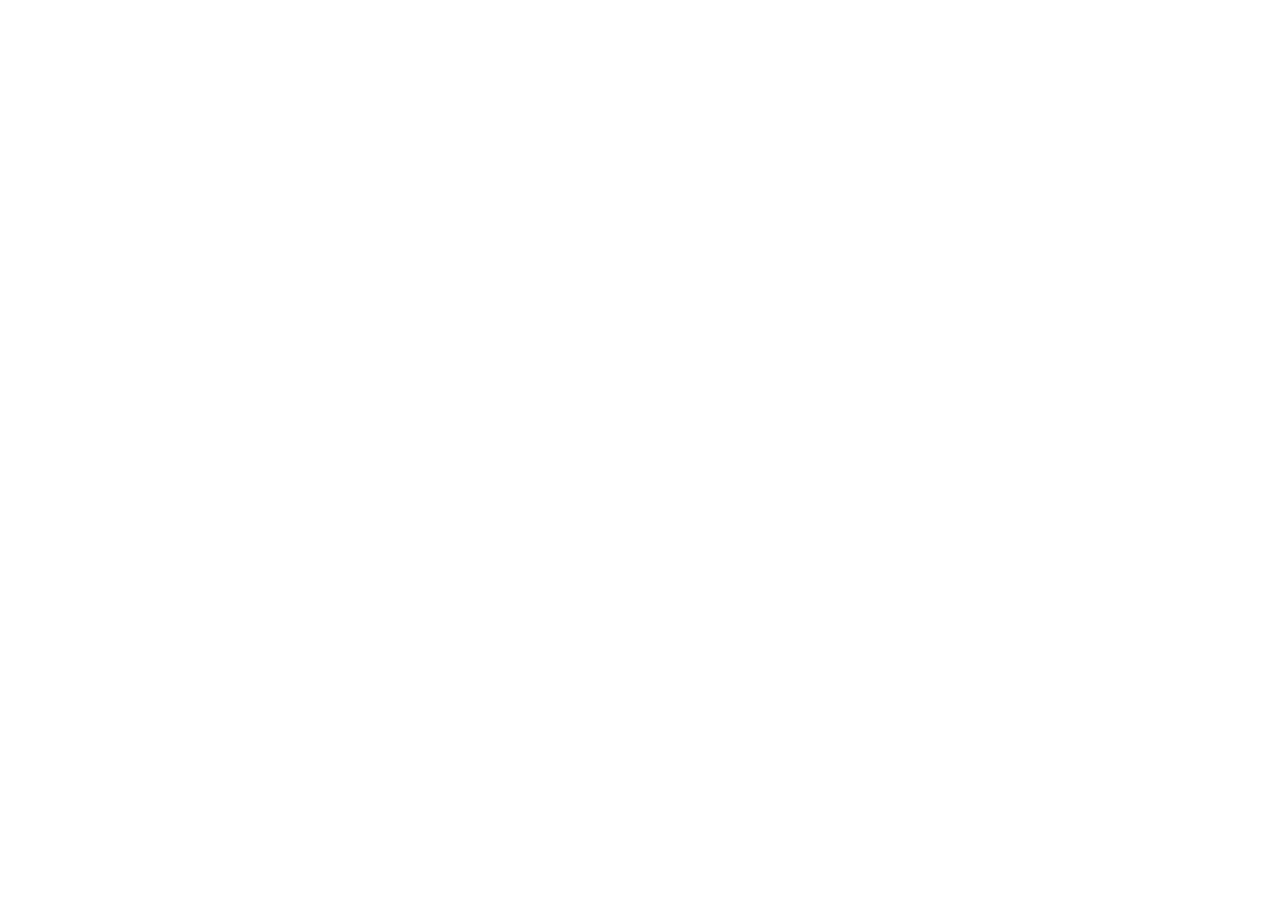
==== docs/docs.html @ 1c18a6c2 "feat: versão inicial do HidroControl" ====
<!DOCTYPE html>
<html lang="pt-BR">
<head>
  <meta charset="UTF-8">
  <meta name="viewport" content="width=device-width, initial-scale=1">
  <title>HidroControl: documentação da API</title>
  <link rel="stylesheet" href="https://cdn.jsdelivr.net/npm/swagger-ui-dist@5.17.14/swagger-ui.css">
</head>
<body>
  <div id="swagger-ui"></div>

  <script src="https://cdn.jsdelivr.net/npm/swagger-ui-dist@5.17.14/swagger-ui-bundle.js"></script>
  <script>
    window.addEventListener('load', function () {
      SwaggerUIBundle({
        url: 'openapi.yaml',
        dom_id: '#swagger-ui',
        docExpansion: 'list',
        tryItOutEnabled: true,
        persistAuthorization: true
      });
    });
  </script>
</body>
</html>
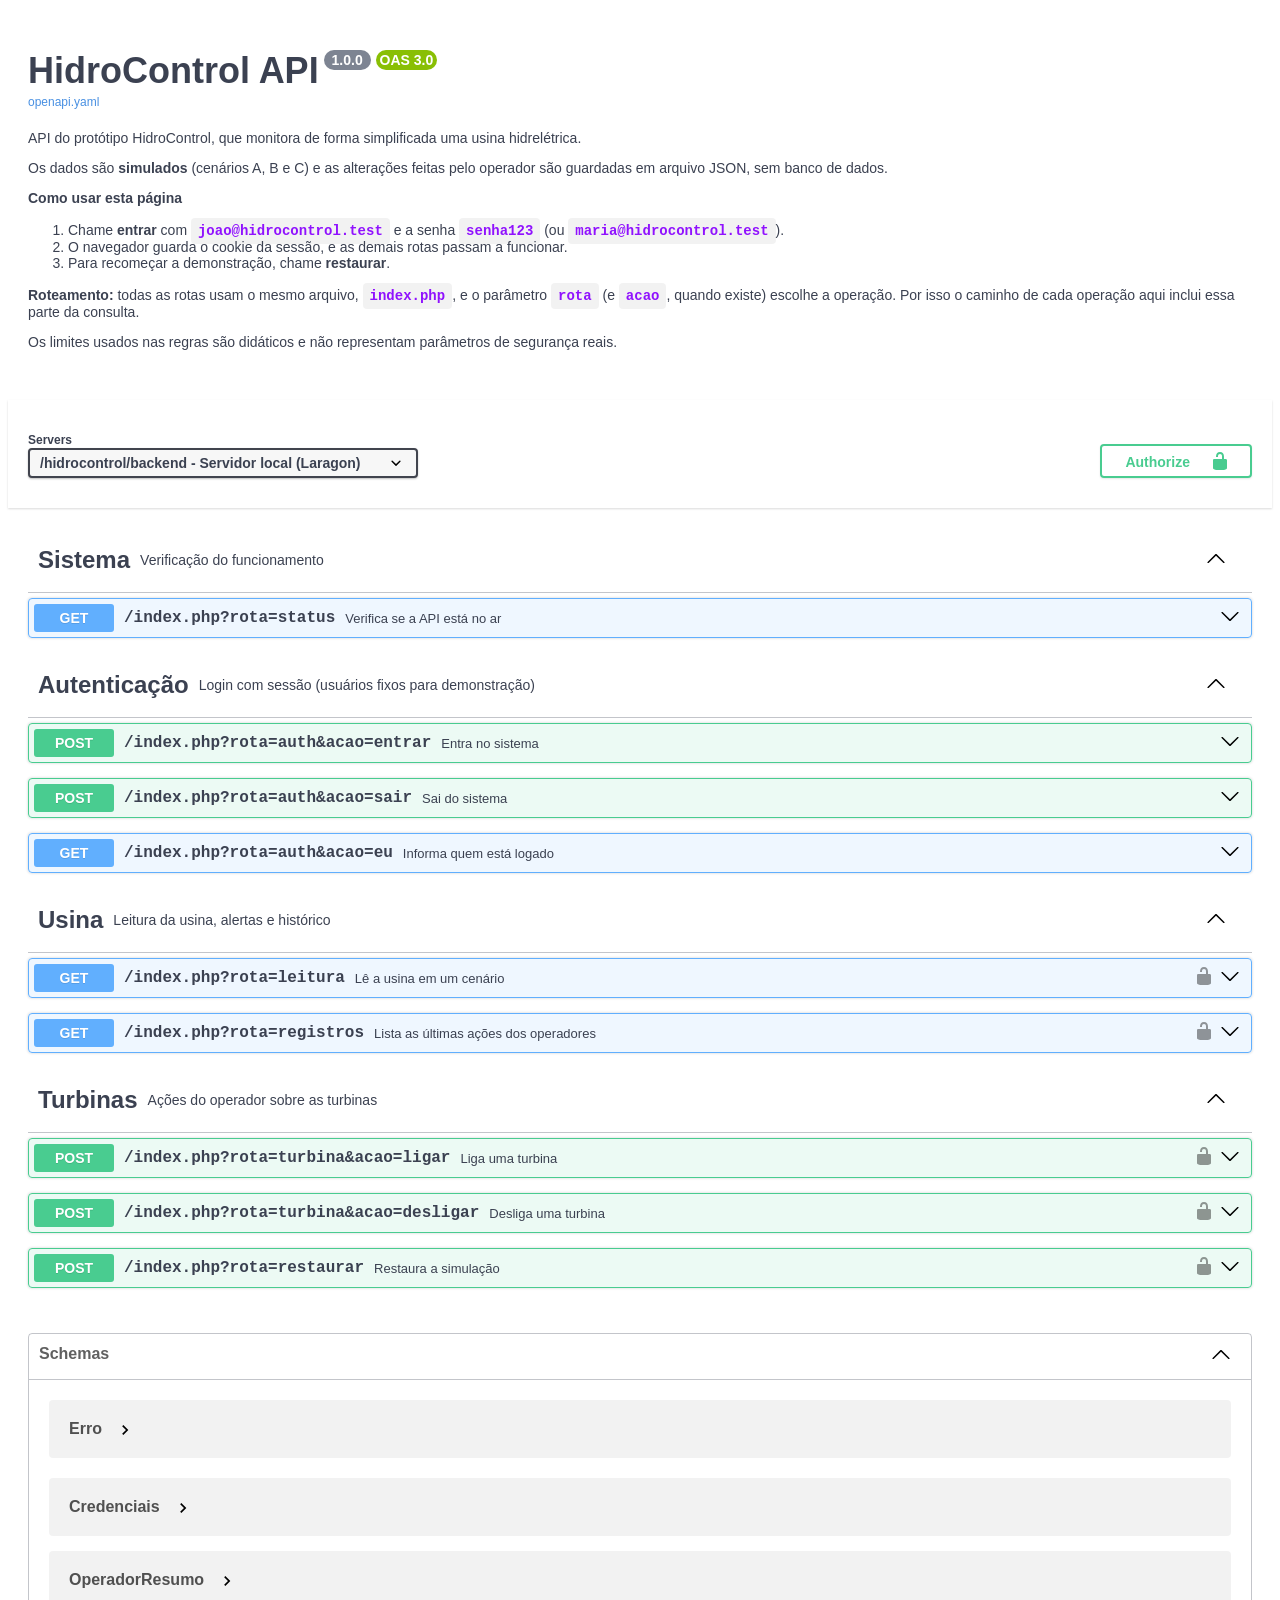
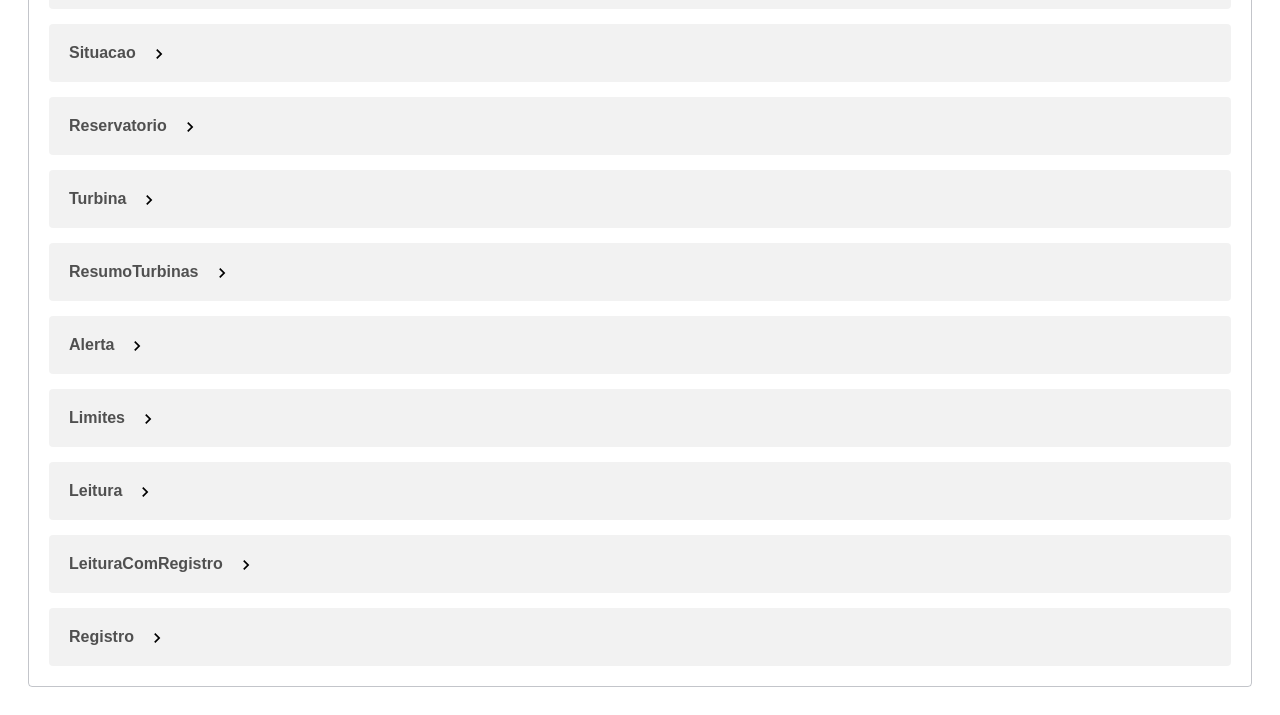
==== commit 4cadbd33: "Swagger UI local: documentação funciona sem internet" ====
--- a/docs/docs.html
+++ b/docs/docs.html
@@ -4,12 +4,12 @@
   <meta charset="UTF-8">
   <meta name="viewport" content="width=device-width, initial-scale=1">
   <title>HidroControl: documentação da API</title>
-  <link rel="stylesheet" href="https://cdn.jsdelivr.net/npm/swagger-ui-dist@5.17.14/swagger-ui.css">
+  <link rel="stylesheet" href="swagger-ui.css">
 </head>
 <body>
   <div id="swagger-ui"></div>
 
-  <script src="https://cdn.jsdelivr.net/npm/swagger-ui-dist@5.17.14/swagger-ui-bundle.js"></script>
+  <script src="swagger-ui-bundle.js"></script>
   <script>
     window.addEventListener('load', function () {
       SwaggerUIBundle({
--- a/docs/swagger-ui.css
+++ b/docs/swagger-ui.css
@@ -0,0 +1,3 @@
+.swagger-ui{color:#3b4151;font-family:sans-serif/*! normalize.css v7.0.0 | MIT License | github.com/necolas/normalize.css */}.swagger-ui html{line-height:1.15;-ms-text-size-adjust:100%;-webkit-text-size-adjust:100%}.swagger-ui body{margin:0}.swagger-ui article,.swagger-ui aside,.swagger-ui footer,.swagger-ui header,.swagger-ui nav,.swagger-ui section{display:block}.swagger-ui h1{font-size:2em;margin:.67em 0}.swagger-ui figcaption,.swagger-ui figure,.swagger-ui main{display:block}.swagger-ui figure{margin:1em 40px}.swagger-ui hr{box-sizing:content-box;height:0;overflow:visible}.swagger-ui pre{font-family:monospace,monospace;font-size:1em}.swagger-ui a{background-color:transparent;-webkit-text-decoration-skip:objects}.swagger-ui abbr[title]{border-bottom:none;text-decoration:underline;-webkit-text-decoration:underline dotted;text-decoration:underline dotted}.swagger-ui b,.swagger-ui strong{font-weight:inherit;font-weight:bolder}.swagger-ui code,.swagger-ui kbd,.swagger-ui samp{font-family:monospace,monospace;font-size:1em}.swagger-ui dfn{font-style:italic}.swagger-ui mark{background-color:#ff0;color:#000}.swagger-ui small{font-size:80%}.swagger-ui sub,.swagger-ui sup{font-size:75%;line-height:0;position:relative;vertical-align:baseline}.swagger-ui sub{bottom:-.25em}.swagger-ui sup{top:-.5em}.swagger-ui audio,.swagger-ui video{display:inline-block}.swagger-ui audio:not([controls]){display:none;height:0}.swagger-ui img{border-style:none}.swagger-ui svg:not(:root){overflow:hidden}.swagger-ui button,.swagger-ui input,.swagger-ui optgroup,.swagger-ui select,.swagger-ui textarea{font-family:sans-serif;font-size:100%;line-height:1.15;margin:0}.swagger-ui button,.swagger-ui input{overflow:visible}.swagger-ui button,.swagger-ui select{text-transform:none}.swagger-ui [type=reset],.swagger-ui [type=submit],.swagger-ui button,.swagger-ui html [type=button]{-webkit-appearance:button}.swagger-ui [type=button]::-moz-focus-inner,.swagger-ui [type=reset]::-moz-focus-inner,.swagger-ui [type=submit]::-moz-focus-inner,.swagger-ui button::-moz-focus-inner{border-style:none;padding:0}.swagger-ui [type=button]:-moz-focusring,.swagger-ui [type=reset]:-moz-focusring,.swagger-ui [type=submit]:-moz-focusring,.swagger-ui button:-moz-focusring{outline:1px dotted ButtonText}.swagger-ui fieldset{padding:.35em .75em .625em}.swagger-ui legend{box-sizing:border-box;color:inherit;display:table;max-width:100%;padding:0;white-space:normal}.swagger-ui progress{display:inline-block;vertical-align:baseline}.swagger-ui textarea{overflow:auto}.swagger-ui [type=checkbox],.swagger-ui [type=radio]{box-sizing:border-box;padding:0}.swagger-ui [type=number]::-webkit-inner-spin-button,.swagger-ui [type=number]::-webkit-outer-spin-button{height:auto}.swagger-ui [type=search]{-webkit-appearance:textfield;outline-offset:-2px}.swagger-ui [type=search]::-webkit-search-cancel-button,.swagger-ui [type=search]::-webkit-search-decoration{-webkit-appearance:none}.swagger-ui ::-webkit-file-upload-button{-webkit-appearance:button;font:inherit}.swagger-ui details,.swagger-ui menu{display:block}.swagger-ui summary{display:list-item}.swagger-ui canvas{display:inline-block}.swagger-ui [hidden],.swagger-ui template{display:none}.swagger-ui .debug *{outline:1px solid gold}.swagger-ui .debug-white *{outline:1px solid #fff}.swagger-ui .debug-black *{outline:1px solid #000}.swagger-ui .debug-grid{background:transparent url([data-uri]) repeat 0 0}.swagger-ui .debug-grid-16{background:transparent url([data-uri]) repeat 0 0}.swagger-ui .debug-grid-8-solid{background:#fff url([data-uri]) repeat 0 0}.swagger-ui .debug-grid-16-solid{background:#fff url([data-uri]) repeat 0 0}.swagger-ui .border-box,.swagger-ui a,.swagger-ui article,.swagger-ui body,.swagger-ui code,.swagger-ui dd,.swagger-ui div,.swagger-ui dl,.swagger-ui dt,.swagger-ui fieldset,.swagger-ui footer,.swagger-ui form,.swagger-ui h1,.swagger-ui h2,.swagger-ui h3,.swagger-ui h4,.swagger-ui h5,.swagger-ui h6,.swagger-ui header,.swagger-ui html,.swagger-ui input[type=email],.swagger-ui input[type=number],.swagger-ui input[type=password],.swagger-ui input[type=tel],.swagger-ui input[type=text],.swagger-ui input[type=url],.swagger-ui legend,.swagger-ui li,.swagger-ui main,.swagger-ui ol,.swagger-ui p,.swagger-ui pre,.swagger-ui section,.swagger-ui table,.swagger-ui td,.swagger-ui textarea,.swagger-ui th,.swagger-ui tr,.swagger-ui ul{box-sizing:border-box}.swagger-ui .aspect-ratio{height:0;position:relative}.swagger-ui .aspect-ratio--16x9{padding-bottom:56.25%}.swagger-ui .aspect-ratio--9x16{padding-bottom:177.77%}.swagger-ui .aspect-ratio--4x3{padding-bottom:75%}.swagger-ui .aspect-ratio--3x4{padding-bottom:133.33%}.swagger-ui .aspect-ratio--6x4{padding-bottom:66.6%}.swagger-ui .aspect-ratio--4x6{padding-bottom:150%}.swagger-ui .aspect-ratio--8x5{padding-bottom:62.5%}.swagger-ui .aspect-ratio--5x8{padding-bottom:160%}.swagger-ui .aspect-ratio--7x5{padding-bottom:71.42%}.swagger-ui .aspect-ratio--5x7{padding-bottom:140%}.swagger-ui .aspect-ratio--1x1{padding-bottom:100%}.swagger-ui .aspect-ratio--object{bottom:0;height:100%;left:0;position:absolute;right:0;top:0;width:100%;z-index:100}@media screen and (min-width:30em){.swagger-ui .aspect-ratio-ns{height:0;position:relative}.swagger-ui .aspect-ratio--16x9-ns{padding-bottom:56.25%}.swagger-ui .aspect-ratio--9x16-ns{padding-bottom:177.77%}.swagger-ui .aspect-ratio--4x3-ns{padding-bottom:75%}.swagger-ui .aspect-ratio--3x4-ns{padding-bottom:133.33%}.swagger-ui .aspect-ratio--6x4-ns{padding-bottom:66.6%}.swagger-ui .aspect-ratio--4x6-ns{padding-bottom:150%}.swagger-ui .aspect-ratio--8x5-ns{padding-bottom:62.5%}.swagger-ui .aspect-ratio--5x8-ns{padding-bottom:160%}.swagger-ui .aspect-ratio--7x5-ns{padding-bottom:71.42%}.swagger-ui .aspect-ratio--5x7-ns{padding-bottom:140%}.swagger-ui .aspect-ratio--1x1-ns{padding-bottom:100%}.swagger-ui .aspect-ratio--object-ns{bottom:0;height:100%;left:0;position:absolute;right:0;top:0;width:100%;z-index:100}}@media screen and (min-width:30em)and (max-width:60em){.swagger-ui .aspect-ratio-m{height:0;position:relative}.swagger-ui .aspect-ratio--16x9-m{padding-bottom:56.25%}.swagger-ui .aspect-ratio--9x16-m{padding-bottom:177.77%}.swagger-ui .aspect-ratio--4x3-m{padding-bottom:75%}.swagger-ui .aspect-ratio--3x4-m{padding-bottom:133.33%}.swagger-ui .aspect-ratio--6x4-m{padding-bottom:66.6%}.swagger-ui .aspect-ratio--4x6-m{padding-bottom:150%}.swagger-ui .aspect-ratio--8x5-m{padding-bottom:62.5%}.swagger-ui .aspect-ratio--5x8-m{padding-bottom:160%}.swagger-ui .aspect-ratio--7x5-m{padding-bottom:71.42%}.swagger-ui .aspect-ratio--5x7-m{padding-bottom:140%}.swagger-ui .aspect-ratio--1x1-m{padding-bottom:100%}.swagger-ui .aspect-ratio--object-m{bottom:0;height:100%;left:0;position:absolute;right:0;top:0;width:100%;z-index:100}}@media screen and (min-width:60em){.swagger-ui .aspect-ratio-l{height:0;position:relative}.swagger-ui .aspect-ratio--16x9-l{padding-bottom:56.25%}.swagger-ui .aspect-ratio--9x16-l{padding-bottom:177.77%}.swagger-ui .aspect-ratio--4x3-l{padding-bottom:75%}.swagger-ui .aspect-ratio--3x4-l{padding-bottom:133.33%}.swagger-ui .aspect-ratio--6x4-l{padding-bottom:66.6%}.swagger-ui .aspect-ratio--4x6-l{padding-bottom:150%}.swagger-ui .aspect-ratio--8x5-l{padding-bottom:62.5%}.swagger-ui .aspect-ratio--5x8-l{padding-bottom:160%}.swagger-ui .aspect-ratio--7x5-l{padding-bottom:71.42%}.swagger-ui .aspect-ratio--5x7-l{padding-bottom:140%}.swagger-ui .aspect-ratio--1x1-l{padding-bottom:100%}.swagger-ui .aspect-ratio--object-l{bottom:0;height:100%;left:0;position:absolute;right:0;top:0;width:100%;z-index:100}}.swagger-ui img{max-width:100%}.swagger-ui .cover{background-size:cover!important}.swagger-ui .contain{background-size:contain!important}@media screen and (min-width:30em){.swagger-ui .cover-ns{background-size:cover!important}.swagger-ui .contain-ns{background-size:contain!important}}@media screen and (min-width:30em)and (max-width:60em){.swagger-ui .cover-m{background-size:cover!important}.swagger-ui .contain-m{background-size:contain!important}}@media screen and (min-width:60em){.swagger-ui .cover-l{background-size:cover!important}.swagger-ui .contain-l{background-size:contain!important}}.swagger-ui .bg-center{background-position:50%;background-repeat:no-repeat}.swagger-ui .bg-top{background-position:top;background-repeat:no-repeat}.swagger-ui .bg-right{background-position:100%;background-repeat:no-repeat}.swagger-ui .bg-bottom{background-position:bottom;background-repeat:no-repeat}.swagger-ui .bg-left{background-position:0;background-repeat:no-repeat}@media screen and (min-width:30em){.swagger-ui .bg-center-ns{background-position:50%;background-repeat:no-repeat}.swagger-ui .bg-top-ns{background-position:top;background-repeat:no-repeat}.swagger-ui .bg-right-ns{background-position:100%;background-repeat:no-repeat}.swagger-ui .bg-bottom-ns{background-position:bottom;background-repeat:no-repeat}.swagger-ui .bg-left-ns{background-position:0;background-repeat:no-repeat}}@media screen and (min-width:30em)and (max-width:60em){.swagger-ui .bg-center-m{background-position:50%;background-repeat:no-repeat}.swagger-ui .bg-top-m{background-position:top;background-repeat:no-repeat}.swagger-ui .bg-right-m{background-position:100%;background-repeat:no-repeat}.swagger-ui .bg-bottom-m{background-position:bottom;background-repeat:no-repeat}.swagger-ui .bg-left-m{background-position:0;background-repeat:no-repeat}}@media screen and (min-width:60em){.swagger-ui .bg-center-l{background-position:50%;background-repeat:no-repeat}.swagger-ui .bg-top-l{background-position:top;background-repeat:no-repeat}.swagger-ui .bg-right-l{background-position:100%;background-repeat:no-repeat}.swagger-ui .bg-bottom-l{background-position:bottom;background-repeat:no-repeat}.swagger-ui .bg-left-l{background-position:0;background-repeat:no-repeat}}.swagger-ui .outline{outline:1px solid}.swagger-ui .outline-transparent{outline:1px solid transparent}.swagger-ui .outline-0{outline:0}@media screen and (min-width:30em){.swagger-ui .outline-ns{outline:1px solid}.swagger-ui .outline-transparent-ns{outline:1px solid transparent}.swagger-ui .outline-0-ns{outline:0}}@media screen and (min-width:30em)and (max-width:60em){.swagger-ui .outline-m{outline:1px solid}.swagger-ui .outline-transparent-m{outline:1px solid transparent}.swagger-ui .outline-0-m{outline:0}}@media screen and (min-width:60em){.swagger-ui .outline-l{outline:1px solid}.swagger-ui .outline-transparent-l{outline:1px solid transparent}.swagger-ui .outline-0-l{outline:0}}.swagger-ui .ba{border-style:solid;border-width:1px}.swagger-ui .bt{border-top-style:solid;border-top-width:1px}.swagger-ui .br{border-right-style:solid;border-right-width:1px}.swagger-ui .bb{border-bottom-style:solid;border-bottom-width:1px}.swagger-ui .bl{border-left-style:solid;border-left-width:1px}.swagger-ui .bn{border-style:none;border-width:0}@media screen and (min-width:30em){.swagger-ui .ba-ns{border-style:solid;border-width:1px}.swagger-ui .bt-ns{border-top-style:solid;border-top-width:1px}.swagger-ui .br-ns{border-right-style:solid;border-right-width:1px}.swagger-ui .bb-ns{border-bottom-style:solid;border-bottom-width:1px}.swagger-ui .bl-ns{border-left-style:solid;border-left-width:1px}.swagger-ui .bn-ns{border-style:none;border-width:0}}@media screen and (min-width:30em)and (max-width:60em){.swagger-ui .ba-m{border-style:solid;border-width:1px}.swagger-ui .bt-m{border-top-style:solid;border-top-width:1px}.swagger-ui .br-m{border-right-style:solid;border-right-width:1px}.swagger-ui .bb-m{border-bottom-style:solid;border-bottom-width:1px}.swagger-ui .bl-m{border-left-style:solid;border-left-width:1px}.swagger-ui .bn-m{border-style:none;border-width:0}}@media screen and (min-width:60em){.swagger-ui .ba-l{border-style:solid;border-width:1px}.swagger-ui .bt-l{border-top-style:solid;border-top-width:1px}.swagger-ui .br-l{border-right-style:solid;border-right-width:1px}.swagger-ui .bb-l{border-bottom-style:solid;border-bottom-width:1px}.swagger-ui .bl-l{border-left-style:solid;border-left-width:1px}.swagger-ui .bn-l{border-style:none;border-width:0}}.swagger-ui .b--black{border-color:#000}.swagger-ui .b--near-black{border-color:#111}.swagger-ui .b--dark-gray{border-color:#333}.swagger-ui .b--mid-gray{border-color:#555}.swagger-ui .b--gray{border-color:#777}.swagger-ui .b--silver{border-color:#999}.swagger-ui .b--light-silver{border-color:#aaa}.swagger-ui .b--moon-gray{border-color:#ccc}.swagger-ui .b--light-gray{border-color:#eee}.swagger-ui .b--near-white{border-color:#f4f4f4}.swagger-ui .b--white{border-color:#fff}.swagger-ui .b--white-90{border-color:hsla(0,0%,100%,.9)}.swagger-ui .b--white-80{border-color:hsla(0,0%,100%,.8)}.swagger-ui .b--white-70{border-color:hsla(0,0%,100%,.7)}.swagger-ui .b--white-60{border-color:hsla(0,0%,100%,.6)}.swagger-ui .b--white-50{border-color:hsla(0,0%,100%,.5)}.swagger-ui .b--white-40{border-color:hsla(0,0%,100%,.4)}.swagger-ui .b--white-30{border-color:hsla(0,0%,100%,.3)}.swagger-ui .b--white-20{border-color:hsla(0,0%,100%,.2)}.swagger-ui .b--white-10{border-color:hsla(0,0%,100%,.1)}.swagger-ui .b--white-05{border-color:hsla(0,0%,100%,.05)}.swagger-ui .b--white-025{border-color:hsla(0,0%,100%,.025)}.swagger-ui .b--white-0125{border-color:hsla(0,0%,100%,.013)}.swagger-ui .b--black-90{border-color:rgba(0,0,0,.9)}.swagger-ui .b--black-80{border-color:rgba(0,0,0,.8)}.swagger-ui .b--black-70{border-color:rgba(0,0,0,.7)}.swagger-ui .b--black-60{border-color:rgba(0,0,0,.6)}.swagger-ui .b--black-50{border-color:rgba(0,0,0,.5)}.swagger-ui .b--black-40{border-color:rgba(0,0,0,.4)}.swagger-ui .b--black-30{border-color:rgba(0,0,0,.3)}.swagger-ui .b--black-20{border-color:rgba(0,0,0,.2)}.swagger-ui .b--black-10{border-color:rgba(0,0,0,.1)}.swagger-ui .b--black-05{border-color:rgba(0,0,0,.05)}.swagger-ui .b--black-025{border-color:rgba(0,0,0,.025)}.swagger-ui .b--black-0125{border-color:rgba(0,0,0,.013)}.swagger-ui .b--dark-red{border-color:#e7040f}.swagger-ui .b--red{border-color:#ff4136}.swagger-ui .b--light-red{border-color:#ff725c}.swagger-ui .b--orange{border-color:#ff6300}.swagger-ui .b--gold{border-color:#ffb700}.swagger-ui .b--yellow{border-color:gold}.swagger-ui .b--light-yellow{border-color:#fbf1a9}.swagger-ui .b--purple{border-color:#5e2ca5}.swagger-ui .b--light-purple{border-color:#a463f2}.swagger-ui .b--dark-pink{border-color:#d5008f}.swagger-ui .b--hot-pink{border-color:#ff41b4}.swagger-ui .b--pink{border-color:#ff80cc}.swagger-ui .b--light-pink{border-color:#ffa3d7}.swagger-ui .b--dark-green{border-color:#137752}.swagger-ui .b--green{border-color:#19a974}.swagger-ui .b--light-green{border-color:#9eebcf}.swagger-ui .b--navy{border-color:#001b44}.swagger-ui .b--dark-blue{border-color:#00449e}.swagger-ui .b--blue{border-color:#357edd}.swagger-ui .b--light-blue{border-color:#96ccff}.swagger-ui .b--lightest-blue{border-color:#cdecff}.swagger-ui .b--washed-blue{border-color:#f6fffe}.swagger-ui .b--washed-green{border-color:#e8fdf5}.swagger-ui .b--washed-yellow{border-color:#fffceb}.swagger-ui .b--washed-red{border-color:#ffdfdf}.swagger-ui .b--transparent{border-color:transparent}.swagger-ui .b--inherit{border-color:inherit}.swagger-ui .br0{border-radius:0}.swagger-ui .br1{border-radius:.125rem}.swagger-ui .br2{border-radius:.25rem}.swagger-ui .br3{border-radius:.5rem}.swagger-ui .br4{border-radius:1rem}.swagger-ui .br-100{border-radius:100%}.swagger-ui .br-pill{border-radius:9999px}.swagger-ui .br--bottom{border-top-left-radius:0;border-top-right-radius:0}.swagger-ui .br--top{border-bottom-left-radius:0;border-bottom-right-radius:0}.swagger-ui .br--right{border-bottom-left-radius:0;border-top-left-radius:0}.swagger-ui .br--left{border-bottom-right-radius:0;border-top-right-radius:0}@media screen and (min-width:30em){.swagger-ui .br0-ns{border-radius:0}.swagger-ui .br1-ns{border-radius:.125rem}.swagger-ui .br2-ns{border-radius:.25rem}.swagger-ui .br3-ns{border-radius:.5rem}.swagger-ui .br4-ns{border-radius:1rem}.swagger-ui .br-100-ns{border-radius:100%}.swagger-ui .br-pill-ns{border-radius:9999px}.swagger-ui .br--bottom-ns{border-top-left-radius:0;border-top-right-radius:0}.swagger-ui .br--top-ns{border-bottom-left-radius:0;border-bottom-right-radius:0}.swagger-ui .br--right-ns{border-bottom-left-radius:0;border-top-left-radius:0}.swagger-ui .br--left-ns{border-bottom-right-radius:0;border-top-right-radius:0}}@media screen and (min-width:30em)and (max-width:60em){.swagger-ui .br0-m{border-radius:0}.swagger-ui .br1-m{border-radius:.125rem}.swagger-ui .br2-m{border-radius:.25rem}.swagger-ui .br3-m{border-radius:.5rem}.swagger-ui .br4-m{border-radius:1rem}.swagger-ui .br-100-m{border-radius:100%}.swagger-ui .br-pill-m{border-radius:9999px}.swagger-ui .br--bottom-m{border-top-left-radius:0;border-top-right-radius:0}.swagger-ui .br--top-m{border-bottom-left-radius:0;border-bottom-right-radius:0}.swagger-ui .br--right-m{border-bottom-left-radius:0;border-top-left-radius:0}.swagger-ui .br--left-m{border-bottom-right-radius:0;border-top-right-radius:0}}@media screen and (min-width:60em){.swagger-ui .br0-l{border-radius:0}.swagger-ui .br1-l{border-radius:.125rem}.swagger-ui .br2-l{border-radius:.25rem}.swagger-ui .br3-l{border-radius:.5rem}.swagger-ui .br4-l{border-radius:1rem}.swagger-ui .br-100-l{border-radius:100%}.swagger-ui .br-pill-l{border-radius:9999px}.swagger-ui .br--bottom-l{border-top-left-radius:0;border-top-right-radius:0}.swagger-ui .br--top-l{border-bottom-left-radius:0;border-bottom-right-radius:0}.swagger-ui .br--right-l{border-bottom-left-radius:0;border-top-left-radius:0}.swagger-ui .br--left-l{border-bottom-right-radius:0;border-top-right-radius:0}}.swagger-ui .b--dotted{border-style:dotted}.swagger-ui .b--dashed{border-style:dashed}.swagger-ui .b--solid{border-style:solid}.swagger-ui .b--none{border-style:none}@media screen and (min-width:30em){.swagger-ui .b--dotted-ns{border-style:dotted}.swagger-ui .b--dashed-ns{border-style:dashed}.swagger-ui .b--solid-ns{border-style:solid}.swagger-ui .b--none-ns{border-style:none}}@media screen and (min-width:30em)and (max-width:60em){.swagger-ui .b--dotted-m{border-style:dotted}.swagger-ui .b--dashed-m{border-style:dashed}.swagger-ui .b--solid-m{border-style:solid}.swagger-ui .b--none-m{border-style:none}}@media screen and (min-width:60em){.swagger-ui .b--dotted-l{border-style:dotted}.swagger-ui .b--dashed-l{border-style:dashed}.swagger-ui .b--solid-l{border-style:solid}.swagger-ui .b--none-l{border-style:none}}.swagger-ui .bw0{border-width:0}.swagger-ui .bw1{border-width:.125rem}.swagger-ui .bw2{border-width:.25rem}.swagger-ui .bw3{border-width:.5rem}.swagger-ui .bw4{border-width:1rem}.swagger-ui .bw5{border-width:2rem}.swagger-ui .bt-0{border-top-width:0}.swagger-ui .br-0{border-right-width:0}.swagger-ui .bb-0{border-bottom-width:0}.swagger-ui .bl-0{border-left-width:0}@media screen and (min-width:30em){.swagger-ui .bw0-ns{border-width:0}.swagger-ui .bw1-ns{border-width:.125rem}.swagger-ui .bw2-ns{border-width:.25rem}.swagger-ui .bw3-ns{border-width:.5rem}.swagger-ui .bw4-ns{border-width:1rem}.swagger-ui .bw5-ns{border-width:2rem}.swagger-ui .bt-0-ns{border-top-width:0}.swagger-ui .br-0-ns{border-right-width:0}.swagger-ui .bb-0-ns{border-bottom-width:0}.swagger-ui .bl-0-ns{border-left-width:0}}@media screen and (min-width:30em)and (max-width:60em){.swagger-ui .bw0-m{border-width:0}.swagger-ui .bw1-m{border-width:.125rem}.swagger-ui .bw2-m{border-width:.25rem}.swagger-ui .bw3-m{border-width:.5rem}.swagger-ui .bw4-m{border-width:1rem}.swagger-ui .bw5-m{border-width:2rem}.swagger-ui .bt-0-m{border-top-width:0}.swagger-ui .br-0-m{border-right-width:0}.swagger-ui .bb-0-m{border-bottom-width:0}.swagger-ui .bl-0-m{border-left-width:0}}@media screen and (min-width:60em){.swagger-ui .bw0-l{border-width:0}.swagger-ui .bw1-l{border-width:.125rem}.swagger-ui .bw2-l{border-width:.25rem}.swagger-ui .bw3-l{border-width:.5rem}.swagger-ui .bw4-l{border-width:1rem}.swagger-ui .bw5-l{border-width:2rem}.swagger-ui .bt-0-l{border-top-width:0}.swagger-ui .br-0-l{border-right-width:0}.swagger-ui .bb-0-l{border-bottom-width:0}.swagger-ui .bl-0-l{border-left-width:0}}.swagger-ui .shadow-1{box-shadow:0 0 4px 2px rgba(0,0,0,.2)}.swagger-ui .shadow-2{box-shadow:0 0 8px 2px rgba(0,0,0,.2)}.swagger-ui .shadow-3{box-shadow:2px 2px 4px 2px rgba(0,0,0,.2)}.swagger-ui .shadow-4{box-shadow:2px 2px 8px 0 rgba(0,0,0,.2)}.swagger-ui .shadow-5{box-shadow:4px 4px 8px 0 rgba(0,0,0,.2)}@media screen and (min-width:30em){.swagger-ui .shadow-1-ns{box-shadow:0 0 4px 2px rgba(0,0,0,.2)}.swagger-ui .shadow-2-ns{box-shadow:0 0 8px 2px rgba(0,0,0,.2)}.swagger-ui .shadow-3-ns{box-shadow:2px 2px 4px 2px rgba(0,0,0,.2)}.swagger-ui .shadow-4-ns{box-shadow:2px 2px 8px 0 rgba(0,0,0,.2)}.swagger-ui .shadow-5-ns{box-shadow:4px 4px 8px 0 rgba(0,0,0,.2)}}@media screen and (min-width:30em)and (max-width:60em){.swagger-ui .shadow-1-m{box-shadow:0 0 4px 2px rgba(0,0,0,.2)}.swagger-ui .shadow-2-m{box-shadow:0 0 8px 2px rgba(0,0,0,.2)}.swagger-ui .shadow-3-m{box-shadow:2px 2px 4px 2px rgba(0,0,0,.2)}.swagger-ui .shadow-4-m{box-shadow:2px 2px 8px 0 rgba(0,0,0,.2)}.swagger-ui .shadow-5-m{box-shadow:4px 4px 8px 0 rgba(0,0,0,.2)}}@media screen and (min-width:60em){.swagger-ui .shadow-1-l{box-shadow:0 0 4px 2px rgba(0,0,0,.2)}.swagger-ui .shadow-2-l{box-shadow:0 0 8px 2px rgba(0,0,0,.2)}.swagger-ui .shadow-3-l{box-shadow:2px 2px 4px 2px rgba(0,0,0,.2)}.swagger-ui .shadow-4-l{box-shadow:2px 2px 8px 0 rgba(0,0,0,.2)}.swagger-ui .shadow-5-l{box-shadow:4px 4px 8px 0 rgba(0,0,0,.2)}}.swagger-ui .pre{overflow-x:auto;overflow-y:hidden;overflow:scroll}.swagger-ui .top-0{top:0}.swagger-ui .right-0{right:0}.swagger-ui .bottom-0{bottom:0}.swagger-ui .left-0{left:0}.swagger-ui .top-1{top:1rem}.swagger-ui .right-1{right:1rem}.swagger-ui .bottom-1{bottom:1rem}.swagger-ui .left-1{left:1rem}.swagger-ui .top-2{top:2rem}.swagger-ui .right-2{right:2rem}.swagger-ui .bottom-2{bottom:2rem}.swagger-ui .left-2{left:2rem}.swagger-ui .top--1{top:-1rem}.swagger-ui .right--1{right:-1rem}.swagger-ui .bottom--1{bottom:-1rem}.swagger-ui .left--1{left:-1rem}.swagger-ui .top--2{top:-2rem}.swagger-ui .right--2{right:-2rem}.swagger-ui .bottom--2{bottom:-2rem}.swagger-ui .left--2{left:-2rem}.swagger-ui .absolute--fill{bottom:0;left:0;right:0;top:0}@media screen and (min-width:30em){.swagger-ui .top-0-ns{top:0}.swagger-ui .left-0-ns{left:0}.swagger-ui .right-0-ns{right:0}.swagger-ui .bottom-0-ns{bottom:0}.swagger-ui .top-1-ns{top:1rem}.swagger-ui .left-1-ns{left:1rem}.swagger-ui .right-1-ns{right:1rem}.swagger-ui .bottom-1-ns{bottom:1rem}.swagger-ui .top-2-ns{top:2rem}.swagger-ui .left-2-ns{left:2rem}.swagger-ui .right-2-ns{right:2rem}.swagger-ui .bottom-2-ns{bottom:2rem}.swagger-ui .top--1-ns{top:-1rem}.swagger-ui .right--1-ns{right:-1rem}.swagger-ui .bottom--1-ns{bottom:-1rem}.swagger-ui .left--1-ns{left:-1rem}.swagger-ui .top--2-ns{top:-2rem}.swagger-ui .right--2-ns{right:-2rem}.swagger-ui .bottom--2-ns{bottom:-2rem}.swagger-ui .left--2-ns{left:-2rem}.swagger-ui .absolute--fill-ns{bottom:0;left:0;right:0;top:0}}@media screen and (min-width:30em)and (max-width:60em){.swagger-ui .top-0-m{top:0}.swagger-ui .left-0-m{left:0}.swagger-ui .right-0-m{right:0}.swagger-ui .bottom-0-m{bottom:0}.swagger-ui .top-1-m{top:1rem}.swagger-ui .left-1-m{left:1rem}.swagger-ui .right-1-m{right:1rem}.swagger-ui .bottom-1-m{bottom:1rem}.swagger-ui .top-2-m{top:2rem}.swagger-ui .left-2-m{left:2rem}.swagger-ui .right-2-m{right:2rem}.swagger-ui .bottom-2-m{bottom:2rem}.swagger-ui .top--1-m{top:-1rem}.swagger-ui .right--1-m{right:-1rem}.swagger-ui .bottom--1-m{bottom:-1rem}.swagger-ui .left--1-m{left:-1rem}.swagger-ui .top--2-m{top:-2rem}.swagger-ui .right--2-m{right:-2rem}.swagger-ui .bottom--2-m{bottom:-2rem}.swagger-ui .left--2-m{left:-2rem}.swagger-ui .absolute--fill-m{bottom:0;left:0;right:0;top:0}}@media screen and (min-width:60em){.swagger-ui .top-0-l{top:0}.swagger-ui .left-0-l{left:0}.swagger-ui .right-0-l{right:0}.swagger-ui .bottom-0-l{bottom:0}.swagger-ui .top-1-l{top:1rem}.swagger-ui .left-1-l{left:1rem}.swagger-ui .right-1-l{right:1rem}.swagger-ui .bottom-1-l{bottom:1rem}.swagger-ui .top-2-l{top:2rem}.swagger-ui .left-2-l{left:2rem}.swagger-ui .right-2-l{right:2rem}.swagger-ui .bottom-2-l{bottom:2rem}.swagger-ui .top--1-l{top:-1rem}.swagger-ui .right--1-l{right:-1rem}.swagger-ui .bottom--1-l{bottom:-1rem}.swagger-ui .left--1-l{left:-1rem}.swagger-ui .top--2-l{top:-2rem}.swagger-ui .right--2-l{right:-2rem}.swagger-ui .bottom--2-l{bottom:-2rem}.swagger-ui .left--2-l{left:-2rem}.swagger-ui .absolute--fill-l{bottom:0;left:0;right:0;top:0}}.swagger-ui .cf:after,.swagger-ui .cf:before{content:" ";display:table}.swagger-ui .cf:after{clear:both}.swagger-ui .cf{zoom:1}.swagger-ui .cl{clear:left}.swagger-ui .cr{clear:right}.swagger-ui .cb{clear:both}.swagger-ui .cn{clear:none}@media screen and (min-width:30em){.swagger-ui .cl-ns{clear:left}.swagger-ui .cr-ns{clear:right}.swagger-ui .cb-ns{clear:both}.swagger-ui .cn-ns{clear:none}}@media screen and (min-width:30em)and (max-width:60em){.swagger-ui .cl-m{clear:left}.swagger-ui .cr-m{clear:right}.swagger-ui .cb-m{clear:both}.swagger-ui .cn-m{clear:none}}@media screen and (min-width:60em){.swagger-ui .cl-l{clear:left}.swagger-ui .cr-l{clear:right}.swagger-ui .cb-l{clear:both}.swagger-ui .cn-l{clear:none}}.swagger-ui .flex{display:flex}.swagger-ui .inline-flex{display:inline-flex}.swagger-ui .flex-auto{flex:1 1 auto;min-height:0;min-width:0}.swagger-ui .flex-none{flex:none}.swagger-ui .flex-column{flex-direction:column}.swagger-ui .flex-row{flex-direction:row}.swagger-ui .flex-wrap{flex-wrap:wrap}.swagger-ui .flex-nowrap{flex-wrap:nowrap}.swagger-ui .flex-wrap-reverse{flex-wrap:wrap-reverse}.swagger-ui .flex-column-reverse{flex-direction:column-reverse}.swagger-ui .flex-row-reverse{flex-direction:row-reverse}.swagger-ui .items-start{align-items:flex-start}.swagger-ui .items-end{align-items:flex-end}.swagger-ui .items-center{align-items:center}.swagger-ui .items-baseline{align-items:baseline}.swagger-ui .items-stretch{align-items:stretch}.swagger-ui .self-start{align-self:flex-start}.swagger-ui .self-end{align-self:flex-end}.swagger-ui .self-center{align-self:center}.swagger-ui .self-baseline{align-self:baseline}.swagger-ui .self-stretch{align-self:stretch}.swagger-ui .justify-start{justify-content:flex-start}.swagger-ui .justify-end{justify-content:flex-end}.swagger-ui .justify-center{justify-content:center}.swagger-ui .justify-between{justify-content:space-between}.swagger-ui .justify-around{justify-content:space-around}.swagger-ui .content-start{align-content:flex-start}.swagger-ui .content-end{align-content:flex-end}.swagger-ui .content-center{align-content:center}.swagger-ui .content-between{align-content:space-between}.swagger-ui .content-around{align-content:space-around}.swagger-ui .content-stretch{align-content:stretch}.swagger-ui .order-0{order:0}.swagger-ui .order-1{order:1}.swagger-ui .order-2{order:2}.swagger-ui .order-3{order:3}.swagger-ui .order-4{order:4}.swagger-ui .order-5{order:5}.swagger-ui .order-6{order:6}.swagger-ui .order-7{order:7}.swagger-ui .order-8{order:8}.swagger-ui .order-last{order:99999}.swagger-ui .flex-grow-0{flex-grow:0}.swagger-ui .flex-grow-1{flex-grow:1}.swagger-ui .flex-shrink-0{flex-shrink:0}.swagger-ui .flex-shrink-1{flex-shrink:1}@media screen and (min-width:30em){.swagger-ui .flex-ns{display:flex}.swagger-ui .inline-flex-ns{display:inline-flex}.swagger-ui .flex-auto-ns{flex:1 1 auto;min-height:0;min-width:0}.swagger-ui .flex-none-ns{flex:none}.swagger-ui .flex-column-ns{flex-direction:column}.swagger-ui .flex-row-ns{flex-direction:row}.swagger-ui .flex-wrap-ns{flex-wrap:wrap}.swagger-ui .flex-nowrap-ns{flex-wrap:nowrap}.swagger-ui .flex-wrap-reverse-ns{flex-wrap:wrap-reverse}.swagger-ui .flex-column-reverse-ns{flex-direction:column-reverse}.swagger-ui .flex-row-reverse-ns{flex-direction:row-reverse}.swagger-ui .items-start-ns{align-items:flex-start}.swagger-ui .items-end-ns{align-items:flex-end}.swagger-ui .items-center-ns{align-items:center}.swagger-ui .items-baseline-ns{align-items:baseline}.swagger-ui .items-stretch-ns{align-items:stretch}.swagger-ui .self-start-ns{align-self:flex-start}.swagger-ui .self-end-ns{align-self:flex-end}.swagger-ui .self-center-ns{align-self:center}.swagger-ui .self-baseline-ns{align-self:baseline}.swagger-ui .self-stretch-ns{align-self:stretch}.swagger-ui .justify-start-ns{justify-content:flex-start}.swagger-ui .justify-end-ns{justify-content:flex-end}.swagger-ui .justify-center-ns{justify-content:center}.swagger-ui .justify-between-ns{justify-content:space-between}.swagger-ui .justify-around-ns{justify-content:space-around}.swagger-ui .content-start-ns{align-content:flex-start}.swagger-ui .content-end-ns{align-content:flex-end}.swagger-ui .content-center-ns{align-content:center}.swagger-ui .content-between-ns{align-content:space-between}.swagger-ui .content-around-ns{align-content:space-around}.swagger-ui .content-stretch-ns{align-content:stretch}.swagger-ui .order-0-ns{order:0}.swagger-ui .order-1-ns{order:1}.swagger-ui .order-2-ns{order:2}.swagger-ui .order-3-ns{order:3}.swagger-ui .order-4-ns{order:4}.swagger-ui .order-5-ns{order:5}.swagger-ui .order-6-ns{order:6}.swagger-ui .order-7-ns{order:7}.swagger-ui .order-8-ns{order:8}.swagger-ui .order-last-ns{order:99999}.swagger-ui .flex-grow-0-ns{flex-grow:0}.swagger-ui .flex-grow-1-ns{flex-grow:1}.swagger-ui .flex-shrink-0-ns{flex-shrink:0}.swagger-ui .flex-shrink-1-ns{flex-shrink:1}}@media screen and (min-width:30em)and (max-width:60em){.swagger-ui .flex-m{display:flex}.swagger-ui .inline-flex-m{display:inline-flex}.swagger-ui .flex-auto-m{flex:1 1 auto;min-height:0;min-width:0}.swagger-ui .flex-none-m{flex:none}.swagger-ui .flex-column-m{flex-direction:column}.swagger-ui .flex-row-m{flex-direction:row}.swagger-ui .flex-wrap-m{flex-wrap:wrap}.swagger-ui .flex-nowrap-m{flex-wrap:nowrap}.swagger-ui .flex-wrap-reverse-m{flex-wrap:wrap-reverse}.swagger-ui .flex-column-reverse-m{flex-direction:column-reverse}.swagger-ui .flex-row-reverse-m{flex-direction:row-reverse}.swagger-ui .items-start-m{align-items:flex-start}.swagger-ui .items-end-m{align-items:flex-end}.swagger-ui .items-center-m{align-items:center}.swagger-ui .items-baseline-m{align-items:baseline}.swagger-ui .items-stretch-m{align-items:stretch}.swagger-ui .self-start-m{align-self:flex-start}.swagger-ui .self-end-m{align-self:flex-end}.swagger-ui .self-center-m{align-self:center}.swagger-ui .self-baseline-m{align-self:baseline}.swagger-ui .self-stretch-m{align-self:stretch}.swagger-ui .justify-start-m{justify-content:flex-start}.swagger-ui .justify-end-m{justify-content:flex-end}.swagger-ui .justify-center-m{justify-content:center}.swagger-ui .justify-between-m{justify-content:space-between}.swagger-ui .justify-around-m{justify-content:space-around}.swagger-ui .content-start-m{align-content:flex-start}.swagger-ui .content-end-m{align-content:flex-end}.swagger-ui .content-center-m{align-content:center}.swagger-ui .content-between-m{align-content:space-between}.swagger-ui .content-around-m{align-content:space-around}.swagger-ui .content-stretch-m{align-content:stretch}.swagger-ui .order-0-m{order:0}.swagger-ui .order-1-m{order:1}.swagger-ui .order-2-m{order:2}.swagger-ui .order-3-m{order:3}.swagger-ui .order-4-m{order:4}.swagger-ui .order-5-m{order:5}.swagger-ui .order-6-m{order:6}.swagger-ui .order-7-m{order:7}.swagger-ui .order-8-m{order:8}.swagger-ui .order-last-m{order:99999}.swagger-ui .flex-grow-0-m{flex-grow:0}.swagger-ui .flex-grow-1-m{flex-grow:1}.swagger-ui .flex-shrink-0-m{flex-shrink:0}.swagger-ui .flex-shrink-1-m{flex-shrink:1}}@media screen and (min-width:60em){.swagger-ui .flex-l{display:flex}.swagger-ui .inline-flex-l{display:inline-flex}.swagger-ui .flex-auto-l{flex:1 1 auto;min-height:0;min-width:0}.swagger-ui .flex-none-l{flex:none}.swagger-ui .flex-column-l{flex-direction:column}.swagger-ui .flex-row-l{flex-direction:row}.swagger-ui .flex-wrap-l{flex-wrap:wrap}.swagger-ui .flex-nowrap-l{flex-wrap:nowrap}.swagger-ui .flex-wrap-reverse-l{flex-wrap:wrap-reverse}.swagger-ui .flex-column-reverse-l{flex-direction:column-reverse}.swagger-ui .flex-row-reverse-l{flex-direction:row-reverse}.swagger-ui .items-start-l{align-items:flex-start}.swagger-ui .items-end-l{align-items:flex-end}.swagger-ui .items-center-l{align-items:center}.swagger-ui .items-baseline-l{align-items:baseline}.swagger-ui .items-stretch-l{align-items:stretch}.swagger-ui .self-start-l{align-self:flex-start}.swagger-ui .self-end-l{align-self:flex-end}.swagger-ui .self-center-l{align-self:center}.swagger-ui .self-baseline-l{align-self:baseline}.swagger-ui .self-stretch-l{align-self:stretch}.swagger-ui .justify-start-l{justify-content:flex-start}.swagger-ui .justify-end-l{justify-content:flex-end}.swagger-ui .justify-center-l{justify-content:center}.swagger-ui .justify-between-l{justify-content:space-between}.swagger-ui .justify-around-l{justify-content:space-around}.swagger-ui .content-start-l{align-content:flex-start}.swagger-ui .content-end-l{align-content:flex-end}.swagger-ui .content-center-l{align-content:center}.swagger-ui .content-between-l{align-content:space-between}.swagger-ui .content-around-l{align-content:space-around}.swagger-ui .content-stretch-l{align-content:stretch}.swagger-ui .order-0-l{order:0}.swagger-ui .order-1-l{order:1}.swagger-ui .order-2-l{order:2}.swagger-ui .order-3-l{order:3}.swagger-ui .order-4-l{order:4}.swagger-ui .order-5-l{order:5}.swagger-ui .order-6-l{order:6}.swagger-ui .order-7-l{order:7}.swagger-ui .order-8-l{order:8}.swagger-ui .order-last-l{order:99999}.swagger-ui .flex-grow-0-l{flex-grow:0}.swagger-ui .flex-grow-1-l{flex-grow:1}.swagger-ui .flex-shrink-0-l{flex-shrink:0}.swagger-ui .flex-shrink-1-l{flex-shrink:1}}.swagger-ui .dn{display:none}.swagger-ui .di{display:inline}.swagger-ui .db{display:block}.swagger-ui .dib{display:inline-block}.swagger-ui .dit{display:inline-table}.swagger-ui .dt{display:table}.swagger-ui .dtc{display:table-cell}.swagger-ui .dt-row{display:table-row}.swagger-ui .dt-row-group{display:table-row-group}.swagger-ui .dt-column{display:table-column}.swagger-ui .dt-column-group{display:table-column-group}.swagger-ui .dt--fixed{table-layout:fixed;width:100%}@media screen and (min-width:30em){.swagger-ui .dn-ns{display:none}.swagger-ui .di-ns{display:inline}.swagger-ui .db-ns{display:block}.swagger-ui .dib-ns{display:inline-block}.swagger-ui .dit-ns{display:inline-table}.swagger-ui .dt-ns{display:table}.swagger-ui .dtc-ns{display:table-cell}.swagger-ui .dt-row-ns{display:table-row}.swagger-ui .dt-row-group-ns{display:table-row-group}.swagger-ui .dt-column-ns{display:table-column}.swagger-ui .dt-column-group-ns{display:table-column-group}.swagger-ui .dt--fixed-ns{table-layout:fixed;width:100%}}@media screen and (min-width:30em)and (max-width:60em){.swagger-ui .dn-m{display:none}.swagger-ui .di-m{display:inline}.swagger-ui .db-m{display:block}.swagger-ui .dib-m{display:inline-block}.swagger-ui .dit-m{display:inline-table}.swagger-ui .dt-m{display:table}.swagger-ui .dtc-m{display:table-cell}.swagger-ui .dt-row-m{display:table-row}.swagger-ui .dt-row-group-m{display:table-row-group}.swagger-ui .dt-column-m{display:table-column}.swagger-ui .dt-column-group-m{display:table-column-group}.swagger-ui .dt--fixed-m{table-layout:fixed;width:100%}}@media screen and (min-width:60em){.swagger-ui .dn-l{display:none}.swagger-ui .di-l{display:inline}.swagger-ui .db-l{display:block}.swagger-ui .dib-l{display:inline-block}.swagger-ui .dit-l{display:inline-table}.swagger-ui .dt-l{display:table}.swagger-ui .dtc-l{display:table-cell}.swagger-ui .dt-row-l{display:table-row}.swagger-ui .dt-row-group-l{display:table-row-group}.swagger-ui .dt-column-l{display:table-column}.swagger-ui .dt-column-group-l{display:table-column-group}.swagger-ui .dt--fixed-l{table-layout:fixed;width:100%}}.swagger-ui .fl{_display:inline;float:left}.swagger-ui .fr{_display:inline;float:right}.swagger-ui .fn{float:none}@media screen and (min-width:30em){.swagger-ui .fl-ns{_display:inline;float:left}.swagger-ui .fr-ns{_display:inline;float:right}.swagger-ui .fn-ns{float:none}}@media screen and (min-width:30em)and (max-width:60em){.swagger-ui .fl-m{_display:inline;float:left}.swagger-ui .fr-m{_display:inline;float:right}.swagger-ui .fn-m{float:none}}@media screen and (min-width:60em){.swagger-ui .fl-l{_display:inline;float:left}.swagger-ui .fr-l{_display:inline;float:right}.swagger-ui .fn-l{float:none}}.swagger-ui .sans-serif{font-family:-apple-system,BlinkMacSystemFont,avenir next,avenir,helvetica,helvetica neue,ubuntu,roboto,noto,segoe ui,arial,sans-serif}.swagger-ui .serif{font-family:georgia,serif}.swagger-ui .system-sans-serif{font-family:sans-serif}.swagger-ui .system-serif{font-family:serif}.swagger-ui .code,.swagger-ui code{font-family:Consolas,monaco,monospace}.swagger-ui .courier{font-family:Courier Next,courier,monospace}.swagger-ui .helvetica{font-family:helvetica neue,helvetica,sans-serif}.swagger-ui .avenir{font-family:avenir next,avenir,sans-serif}.swagger-ui .athelas{font-family:athelas,georgia,serif}.swagger-ui .georgia{font-family:georgia,serif}.swagger-ui .times{font-family:times,serif}.swagger-ui .bodoni{font-family:Bodoni MT,serif}.swagger-ui .calisto{font-family:Calisto MT,serif}.swagger-ui .garamond{font-family:garamond,serif}.swagger-ui .baskerville{font-family:baskerville,serif}.swagger-ui .i{font-style:italic}.swagger-ui .fs-normal{font-style:normal}@media screen and (min-width:30em){.swagger-ui .i-ns{font-style:italic}.swagger-ui .fs-normal-ns{font-style:normal}}@media screen and (min-width:30em)and (max-width:60em){.swagger-ui .i-m{font-style:italic}.swagger-ui .fs-normal-m{font-style:normal}}@media screen and (min-width:60em){.swagger-ui .i-l{font-style:italic}.swagger-ui .fs-normal-l{font-style:normal}}.swagger-ui .normal{font-weight:400}.swagger-ui .b{font-weight:700}.swagger-ui .fw1{font-weight:100}.swagger-ui .fw2{font-weight:200}.swagger-ui .fw3{font-weight:300}.swagger-ui .fw4{font-weight:400}.swagger-ui .fw5{font-weight:500}.swagger-ui .fw6{font-weight:600}.swagger-ui .fw7{font-weight:700}.swagger-ui .fw8{font-weight:800}.swagger-ui .fw9{font-weight:900}@media screen and (min-width:30em){.swagger-ui .normal-ns{font-weight:400}.swagger-ui .b-ns{font-weight:700}.swagger-ui .fw1-ns{font-weight:100}.swagger-ui .fw2-ns{font-weight:200}.swagger-ui .fw3-ns{font-weight:300}.swagger-ui .fw4-ns{font-weight:400}.swagger-ui .fw5-ns{font-weight:500}.swagger-ui .fw6-ns{font-weight:600}.swagger-ui .fw7-ns{font-weight:700}.swagger-ui .fw8-ns{font-weight:800}.swagger-ui .fw9-ns{font-weight:900}}@media screen and (min-width:30em)and (max-width:60em){.swagger-ui .normal-m{font-weight:400}.swagger-ui .b-m{font-weight:700}.swagger-ui .fw1-m{font-weight:100}.swagger-ui .fw2-m{font-weight:200}.swagger-ui .fw3-m{font-weight:300}.swagger-ui .fw4-m{font-weight:400}.swagger-ui .fw5-m{font-weight:500}.swagger-ui .fw6-m{font-weight:600}.swagger-ui .fw7-m{font-weight:700}.swagger-ui .fw8-m{font-weight:800}.swagger-ui .fw9-m{font-weight:900}}@media screen and (min-width:60em){.swagger-ui .normal-l{font-weight:400}.swagger-ui .b-l{font-weight:700}.swagger-ui .fw1-l{font-weight:100}.swagger-ui .fw2-l{font-weight:200}.swagger-ui .fw3-l{font-weight:300}.swagger-ui .fw4-l{font-weight:400}.swagger-ui .fw5-l{font-weight:500}.swagger-ui .fw6-l{font-weight:600}.swagger-ui .fw7-l{font-weight:700}.swagger-ui .fw8-l{font-weight:800}.swagger-ui .fw9-l{font-weight:900}}.swagger-ui .input-reset{-webkit-appearance:none;-moz-appearance:none}.swagger-ui .button-reset::-moz-focus-inner,.swagger-ui .input-reset::-moz-focus-inner{border:0;padding:0}.swagger-ui .h1{height:1rem}.swagger-ui .h2{height:2rem}.swagger-ui .h3{height:4rem}.swagger-ui .h4{height:8rem}.swagger-ui .h5{height:16rem}.swagger-ui .h-25{height:25%}.swagger-ui .h-50{height:50%}.swagger-ui .h-75{height:75%}.swagger-ui .h-100{height:100%}.swagger-ui .min-h-100{min-height:100%}.swagger-ui .vh-25{height:25vh}.swagger-ui .vh-50{height:50vh}.swagger-ui .vh-75{height:75vh}.swagger-ui .vh-100{height:100vh}.swagger-ui .min-vh-100{min-height:100vh}.swagger-ui .h-auto{height:auto}.swagger-ui .h-inherit{height:inherit}@media screen and (min-width:30em){.swagger-ui .h1-ns{height:1rem}.swagger-ui .h2-ns{height:2rem}.swagger-ui .h3-ns{height:4rem}.swagger-ui .h4-ns{height:8rem}.swagger-ui .h5-ns{height:16rem}.swagger-ui .h-25-ns{height:25%}.swagger-ui .h-50-ns{height:50%}.swagger-ui .h-75-ns{height:75%}.swagger-ui .h-100-ns{height:100%}.swagger-ui .min-h-100-ns{min-height:100%}.swagger-ui .vh-25-ns{height:25vh}.swagger-ui .vh-50-ns{height:50vh}.swagger-ui .vh-75-ns{height:75vh}.swagger-ui .vh-100-ns{height:100vh}.swagger-ui .min-vh-100-ns{min-height:100vh}.swagger-ui .h-auto-ns{height:auto}.swagger-ui .h-inherit-ns{height:inherit}}@media screen and (min-width:30em)and (max-width:60em){.swagger-ui .h1-m{height:1rem}.swagger-ui .h2-m{height:2rem}.swagger-ui .h3-m{height:4rem}.swagger-ui .h4-m{height:8rem}.swagger-ui .h5-m{height:16rem}.swagger-ui .h-25-m{height:25%}.swagger-ui .h-50-m{height:50%}.swagger-ui .h-75-m{height:75%}.swagger-ui .h-100-m{height:100%}.swagger-ui .min-h-100-m{min-height:100%}.swagger-ui .vh-25-m{height:25vh}.swagger-ui .vh-50-m{height:50vh}.swagger-ui .vh-75-m{height:75vh}.swagger-ui .vh-100-m{height:100vh}.swagger-ui .min-vh-100-m{min-height:100vh}.swagger-ui .h-auto-m{height:auto}.swagger-ui .h-inherit-m{height:inherit}}@media screen and (min-width:60em){.swagger-ui .h1-l{height:1rem}.swagger-ui .h2-l{height:2rem}.swagger-ui .h3-l{height:4rem}.swagger-ui .h4-l{height:8rem}.swagger-ui .h5-l{height:16rem}.swagger-ui .h-25-l{height:25%}.swagger-ui .h-50-l{height:50%}.swagger-ui .h-75-l{height:75%}.swagger-ui .h-100-l{height:100%}.swagger-ui .min-h-100-l{min-height:100%}.swagger-ui .vh-25-l{height:25vh}.swagger-ui .vh-50-l{height:50vh}.swagger-ui .vh-75-l{height:75vh}.swagger-ui .vh-100-l{height:100vh}.swagger-ui .min-vh-100-l{min-height:100vh}.swagger-ui .h-auto-l{height:auto}.swagger-ui .h-inherit-l{height:inherit}}.swagger-ui .tracked{letter-spacing:.1em}.swagger-ui .tracked-tight{letter-spacing:-.05em}.swagger-ui .tracked-mega{letter-spacing:.25em}@media screen and (min-width:30em){.swagger-ui .tracked-ns{letter-spacing:.1em}.swagger-ui .tracked-tight-ns{letter-spacing:-.05em}.swagger-ui .tracked-mega-ns{letter-spacing:.25em}}@media screen and (min-width:30em)and (max-width:60em){.swagger-ui .tracked-m{letter-spacing:.1em}.swagger-ui .tracked-tight-m{letter-spacing:-.05em}.swagger-ui .tracked-mega-m{letter-spacing:.25em}}@media screen and (min-width:60em){.swagger-ui .tracked-l{letter-spacing:.1em}.swagger-ui .tracked-tight-l{letter-spacing:-.05em}.swagger-ui .tracked-mega-l{letter-spacing:.25em}}.swagger-ui .lh-solid{line-height:1}.swagger-ui .lh-title{line-height:1.25}.swagger-ui .lh-copy{line-height:1.5}@media screen and (min-width:30em){.swagger-ui .lh-solid-ns{line-height:1}.swagger-ui .lh-title-ns{line-height:1.25}.swagger-ui .lh-copy-ns{line-height:1.5}}@media screen and (min-width:30em)and (max-width:60em){.swagger-ui .lh-solid-m{line-height:1}.swagger-ui .lh-title-m{line-height:1.25}.swagger-ui .lh-copy-m{line-height:1.5}}@media screen and (min-width:60em){.swagger-ui .lh-solid-l{line-height:1}.swagger-ui .lh-title-l{line-height:1.25}.swagger-ui .lh-copy-l{line-height:1.5}}.swagger-ui .link{-webkit-text-decoration:none;text-decoration:none}.swagger-ui .link,.swagger-ui .link:active,.swagger-ui .link:focus,.swagger-ui .link:hover,.swagger-ui .link:link,.swagger-ui .link:visited{transition:color .15s ease-in}.swagger-ui .link:focus{outline:1px dotted currentColor}.swagger-ui .list{list-style-type:none}.swagger-ui .mw-100{max-width:100%}.swagger-ui .mw1{max-width:1rem}.swagger-ui .mw2{max-width:2rem}.swagger-ui .mw3{max-width:4rem}.swagger-ui .mw4{max-width:8rem}.swagger-ui .mw5{max-width:16rem}.swagger-ui .mw6{max-width:32rem}.swagger-ui .mw7{max-width:48rem}.swagger-ui .mw8{max-width:64rem}.swagger-ui .mw9{max-width:96rem}.swagger-ui .mw-none{max-width:none}@media screen and (min-width:30em){.swagger-ui .mw-100-ns{max-width:100%}.swagger-ui .mw1-ns{max-width:1rem}.swagger-ui .mw2-ns{max-width:2rem}.swagger-ui .mw3-ns{max-width:4rem}.swagger-ui .mw4-ns{max-width:8rem}.swagger-ui .mw5-ns{max-width:16rem}.swagger-ui .mw6-ns{max-width:32rem}.swagger-ui .mw7-ns{max-width:48rem}.swagger-ui .mw8-ns{max-width:64rem}.swagger-ui .mw9-ns{max-width:96rem}.swagger-ui .mw-none-ns{max-width:none}}@media screen and (min-width:30em)and (max-width:60em){.swagger-ui .mw-100-m{max-width:100%}.swagger-ui .mw1-m{max-width:1rem}.swagger-ui .mw2-m{max-width:2rem}.swagger-ui .mw3-m{max-width:4rem}.swagger-ui .mw4-m{max-width:8rem}.swagger-ui .mw5-m{max-width:16rem}.swagger-ui .mw6-m{max-width:32rem}.swagger-ui .mw7-m{max-width:48rem}.swagger-ui .mw8-m{max-width:64rem}.swagger-ui .mw9-m{max-width:96rem}.swagger-ui .mw-none-m{max-width:none}}@media screen and (min-width:60em){.swagger-ui .mw-100-l{max-width:100%}.swagger-ui .mw1-l{max-width:1rem}.swagger-ui .mw2-l{max-width:2rem}.swagger-ui .mw3-l{max-width:4rem}.swagger-ui .mw4-l{max-width:8rem}.swagger-ui .mw5-l{max-width:16rem}.swagger-ui .mw6-l{max-width:32rem}.swagger-ui .mw7-l{max-width:48rem}.swagger-ui .mw8-l{max-width:64rem}.swagger-ui .mw9-l{max-width:96rem}.swagger-ui .mw-none-l{max-width:none}}.swagger-ui .w1{width:1rem}.swagger-ui .w2{width:2rem}.swagger-ui .w3{width:4rem}.swagger-ui .w4{width:8rem}.swagger-ui .w5{width:16rem}.swagger-ui .w-10{width:10%}.swagger-ui .w-20{width:20%}.swagger-ui .w-25{width:25%}.swagger-ui .w-30{width:30%}.swagger-ui .w-33{width:33%}.swagger-ui .w-34{width:34%}.swagger-ui .w-40{width:40%}.swagger-ui .w-50{width:50%}.swagger-ui .w-60{width:60%}.swagger-ui .w-70{width:70%}.swagger-ui .w-75{width:75%}.swagger-ui .w-80{width:80%}.swagger-ui .w-90{width:90%}.swagger-ui .w-100{width:100%}.swagger-ui .w-third{width:33.3333333333%}.swagger-ui .w-two-thirds{width:66.6666666667%}.swagger-ui .w-auto{width:auto}@media screen and (min-width:30em){.swagger-ui .w1-ns{width:1rem}.swagger-ui .w2-ns{width:2rem}.swagger-ui .w3-ns{width:4rem}.swagger-ui .w4-ns{width:8rem}.swagger-ui .w5-ns{width:16rem}.swagger-ui .w-10-ns{width:10%}.swagger-ui .w-20-ns{width:20%}.swagger-ui .w-25-ns{width:25%}.swagger-ui .w-30-ns{width:30%}.swagger-ui .w-33-ns{width:33%}.swagger-ui .w-34-ns{width:34%}.swagger-ui .w-40-ns{width:40%}.swagger-ui .w-50-ns{width:50%}.swagger-ui .w-60-ns{width:60%}.swagger-ui .w-70-ns{width:70%}.swagger-ui .w-75-ns{width:75%}.swagger-ui .w-80-ns{width:80%}.swagger-ui .w-90-ns{width:90%}.swagger-ui .w-100-ns{width:100%}.swagger-ui .w-third-ns{width:33.3333333333%}.swagger-ui .w-two-thirds-ns{width:66.6666666667%}.swagger-ui .w-auto-ns{width:auto}}@media screen and (min-width:30em)and (max-width:60em){.swagger-ui .w1-m{width:1rem}.swagger-ui .w2-m{width:2rem}.swagger-ui .w3-m{width:4rem}.swagger-ui .w4-m{width:8rem}.swagger-ui .w5-m{width:16rem}.swagger-ui .w-10-m{width:10%}.swagger-ui .w-20-m{width:20%}.swagger-ui .w-25-m{width:25%}.swagger-ui .w-30-m{width:30%}.swagger-ui .w-33-m{width:33%}.swagger-ui .w-34-m{width:34%}.swagger-ui .w-40-m{width:40%}.swagger-ui .w-50-m{width:50%}.swagger-ui .w-60-m{width:60%}.swagger-ui .w-70-m{width:70%}.swagger-ui .w-75-m{width:75%}.swagger-ui .w-80-m{width:80%}.swagger-ui .w-90-m{width:90%}.swagger-ui .w-100-m{width:100%}.swagger-ui .w-third-m{width:33.3333333333%}.swagger-ui .w-two-thirds-m{width:66.6666666667%}.swagger-ui .w-auto-m{width:auto}}@media screen and (min-width:60em){.swagger-ui .w1-l{width:1rem}.swagger-ui .w2-l{width:2rem}.swagger-ui .w3-l{width:4rem}.swagger-ui .w4-l{width:8rem}.swagger-ui .w5-l{width:16rem}.swagger-ui .w-10-l{width:10%}.swagger-ui .w-20-l{width:20%}.swagger-ui .w-25-l{width:25%}.swagger-ui .w-30-l{width:30%}.swagger-ui .w-33-l{width:33%}.swagger-ui .w-34-l{width:34%}.swagger-ui .w-40-l{width:40%}.swagger-ui .w-50-l{width:50%}.swagger-ui .w-60-l{width:60%}.swagger-ui .w-70-l{width:70%}.swagger-ui .w-75-l{width:75%}.swagger-ui .w-80-l{width:80%}.swagger-ui .w-90-l{width:90%}.swagger-ui .w-100-l{width:100%}.swagger-ui .w-third-l{width:33.3333333333%}.swagger-ui .w-two-thirds-l{width:66.6666666667%}.swagger-ui .w-auto-l{width:auto}}.swagger-ui .overflow-visible{overflow:visible}.swagger-ui .overflow-hidden{overflow:hidden}.swagger-ui .overflow-scroll{overflow:scroll}.swagger-ui .overflow-auto{overflow:auto}.swagger-ui .overflow-x-visible{overflow-x:visible}.swagger-ui .overflow-x-hidden{overflow-x:hidden}.swagger-ui .overflow-x-scroll{overflow-x:scroll}.swagger-ui .overflow-x-auto{overflow-x:auto}.swagger-ui .overflow-y-visible{overflow-y:visible}.swagger-ui .overflow-y-hidden{overflow-y:hidden}.swagger-ui .overflow-y-scroll{overflow-y:scroll}.swagger-ui .overflow-y-auto{overflow-y:auto}@media screen and (min-width:30em){.swagger-ui .overflow-visible-ns{overflow:visible}.swagger-ui .overflow-hidden-ns{overflow:hidden}.swagger-ui .overflow-scroll-ns{overflow:scroll}.swagger-ui .overflow-auto-ns{overflow:auto}.swagger-ui .overflow-x-visible-ns{overflow-x:visible}.swagger-ui .overflow-x-hidden-ns{overflow-x:hidden}.swagger-ui .overflow-x-scroll-ns{overflow-x:scroll}.swagger-ui .overflow-x-auto-ns{overflow-x:auto}.swagger-ui .overflow-y-visible-ns{overflow-y:visible}.swagger-ui .overflow-y-hidden-ns{overflow-y:hidden}.swagger-ui .overflow-y-scroll-ns{overflow-y:scroll}.swagger-ui .overflow-y-auto-ns{overflow-y:auto}}@media screen and (min-width:30em)and (max-width:60em){.swagger-ui .overflow-visible-m{overflow:visible}.swagger-ui .overflow-hidden-m{overflow:hidden}.swagger-ui .overflow-scroll-m{overflow:scroll}.swagger-ui .overflow-auto-m{overflow:auto}.swagger-ui .overflow-x-visible-m{overflow-x:visible}.swagger-ui .overflow-x-hidden-m{overflow-x:hidden}.swagger-ui .overflow-x-scroll-m{overflow-x:scroll}.swagger-ui .overflow-x-auto-m{overflow-x:auto}.swagger-ui .overflow-y-visible-m{overflow-y:visible}.swagger-ui .overflow-y-hidden-m{overflow-y:hidden}.swagger-ui .overflow-y-scroll-m{overflow-y:scroll}.swagger-ui .overflow-y-auto-m{overflow-y:auto}}@media screen and (min-width:60em){.swagger-ui .overflow-visible-l{overflow:visible}.swagger-ui .overflow-hidden-l{overflow:hidden}.swagger-ui .overflow-scroll-l{overflow:scroll}.swagger-ui .overflow-auto-l{overflow:auto}.swagger-ui .overflow-x-visible-l{overflow-x:visible}.swagger-ui .overflow-x-hidden-l{overflow-x:hidden}.swagger-ui .overflow-x-scroll-l{overflow-x:scroll}.swagger-ui .overflow-x-auto-l{overflow-x:auto}.swagger-ui .overflow-y-visible-l{overflow-y:visible}.swagger-ui .overflow-y-hidden-l{overflow-y:hidden}.swagger-ui .overflow-y-scroll-l{overflow-y:scroll}.swagger-ui .overflow-y-auto-l{overflow-y:auto}}.swagger-ui .static{position:static}.swagger-ui .relative{position:relative}.swagger-ui .absolute{position:absolute}.swagger-ui .fixed{position:fixed}@media screen and (min-width:30em){.swagger-ui .static-ns{position:static}.swagger-ui .relative-ns{position:relative}.swagger-ui .absolute-ns{position:absolute}.swagger-ui .fixed-ns{position:fixed}}@media screen and (min-width:30em)and (max-width:60em){.swagger-ui .static-m{position:static}.swagger-ui .relative-m{position:relative}.swagger-ui .absolute-m{position:absolute}.swagger-ui .fixed-m{position:fixed}}@media screen and (min-width:60em){.swagger-ui .static-l{position:static}.swagger-ui .relative-l{position:relative}.swagger-ui .absolute-l{position:absolute}.swagger-ui .fixed-l{position:fixed}}.swagger-ui .o-100{opacity:1}.swagger-ui .o-90{opacity:.9}.swagger-ui .o-80{opacity:.8}.swagger-ui .o-70{opacity:.7}.swagger-ui .o-60{opacity:.6}.swagger-ui .o-50{opacity:.5}.swagger-ui .o-40{opacity:.4}.swagger-ui .o-30{opacity:.3}.swagger-ui .o-20{opacity:.2}.swagger-ui .o-10{opacity:.1}.swagger-ui .o-05{opacity:.05}.swagger-ui .o-025{opacity:.025}.swagger-ui .o-0{opacity:0}.swagger-ui .rotate-45{transform:rotate(45deg)}.swagger-ui .rotate-90{transform:rotate(90deg)}.swagger-ui .rotate-135{transform:rotate(135deg)}.swagger-ui .rotate-180{transform:rotate(180deg)}.swagger-ui .rotate-225{transform:rotate(225deg)}.swagger-ui .rotate-270{transform:rotate(270deg)}.swagger-ui .rotate-315{transform:rotate(315deg)}@media screen and (min-width:30em){.swagger-ui .rotate-45-ns{transform:rotate(45deg)}.swagger-ui .rotate-90-ns{transform:rotate(90deg)}.swagger-ui .rotate-135-ns{transform:rotate(135deg)}.swagger-ui .rotate-180-ns{transform:rotate(180deg)}.swagger-ui .rotate-225-ns{transform:rotate(225deg)}.swagger-ui .rotate-270-ns{transform:rotate(270deg)}.swagger-ui .rotate-315-ns{transform:rotate(315deg)}}@media screen and (min-width:30em)and (max-width:60em){.swagger-ui .rotate-45-m{transform:rotate(45deg)}.swagger-ui .rotate-90-m{transform:rotate(90deg)}.swagger-ui .rotate-135-m{transform:rotate(135deg)}.swagger-ui .rotate-180-m{transform:rotate(180deg)}.swagger-ui .rotate-225-m{transform:rotate(225deg)}.swagger-ui .rotate-270-m{transform:rotate(270deg)}.swagger-ui .rotate-315-m{transform:rotate(315deg)}}@media screen and (min-width:60em){.swagger-ui .rotate-45-l{transform:rotate(45deg)}.swagger-ui .rotate-90-l{transform:rotate(90deg)}.swagger-ui .rotate-135-l{transform:rotate(135deg)}.swagger-ui .rotate-180-l{transform:rotate(180deg)}.swagger-ui .rotate-225-l{transform:rotate(225deg)}.swagger-ui .rotate-270-l{transform:rotate(270deg)}.swagger-ui .rotate-315-l{transform:rotate(315deg)}}.swagger-ui .black-90{color:rgba(0,0,0,.9)}.swagger-ui .black-80{color:rgba(0,0,0,.8)}.swagger-ui .black-70{color:rgba(0,0,0,.7)}.swagger-ui .black-60{color:rgba(0,0,0,.6)}.swagger-ui .black-50{color:rgba(0,0,0,.5)}.swagger-ui .black-40{color:rgba(0,0,0,.4)}.swagger-ui .black-30{color:rgba(0,0,0,.3)}.swagger-ui .black-20{color:rgba(0,0,0,.2)}.swagger-ui .black-10{color:rgba(0,0,0,.1)}.swagger-ui .black-05{color:rgba(0,0,0,.05)}.swagger-ui .white-90{color:hsla(0,0%,100%,.9)}.swagger-ui .white-80{color:hsla(0,0%,100%,.8)}.swagger-ui .white-70{color:hsla(0,0%,100%,.7)}.swagger-ui .white-60{color:hsla(0,0%,100%,.6)}.swagger-ui .white-50{color:hsla(0,0%,100%,.5)}.swagger-ui .white-40{color:hsla(0,0%,100%,.4)}.swagger-ui .white-30{color:hsla(0,0%,100%,.3)}.swagger-ui .white-20{color:hsla(0,0%,100%,.2)}.swagger-ui .white-10{color:hsla(0,0%,100%,.1)}.swagger-ui .black{color:#000}.swagger-ui .near-black{color:#111}.swagger-ui .dark-gray{color:#333}.swagger-ui .mid-gray{color:#555}.swagger-ui .gray{color:#777}.swagger-ui .silver{color:#999}.swagger-ui .light-silver{color:#aaa}.swagger-ui .moon-gray{color:#ccc}.swagger-ui .light-gray{color:#eee}.swagger-ui .near-white{color:#f4f4f4}.swagger-ui .white{color:#fff}.swagger-ui .dark-red{color:#e7040f}.swagger-ui .red{color:#ff4136}.swagger-ui .light-red{color:#ff725c}.swagger-ui .orange{color:#ff6300}.swagger-ui .gold{color:#ffb700}.swagger-ui .yellow{color:gold}.swagger-ui .light-yellow{color:#fbf1a9}.swagger-ui .purple{color:#5e2ca5}.swagger-ui .light-purple{color:#a463f2}.swagger-ui .dark-pink{color:#d5008f}.swagger-ui .hot-pink{color:#ff41b4}.swagger-ui .pink{color:#ff80cc}.swagger-ui .light-pink{color:#ffa3d7}.swagger-ui .dark-green{color:#137752}.swagger-ui .green{color:#19a974}.swagger-ui .light-green{color:#9eebcf}.swagger-ui .navy{color:#001b44}.swagger-ui .dark-blue{color:#00449e}.swagger-ui .blue{color:#357edd}.swagger-ui .light-blue{color:#96ccff}.swagger-ui .lightest-blue{color:#cdecff}.swagger-ui .washed-blue{color:#f6fffe}.swagger-ui .washed-green{color:#e8fdf5}.swagger-ui .washed-yellow{color:#fffceb}.swagger-ui .washed-red{color:#ffdfdf}.swagger-ui .color-inherit{color:inherit}.swagger-ui .bg-black-90{background-color:rgba(0,0,0,.9)}.swagger-ui .bg-black-80{background-color:rgba(0,0,0,.8)}.swagger-ui .bg-black-70{background-color:rgba(0,0,0,.7)}.swagger-ui .bg-black-60{background-color:rgba(0,0,0,.6)}.swagger-ui .bg-black-50{background-color:rgba(0,0,0,.5)}.swagger-ui .bg-black-40{background-color:rgba(0,0,0,.4)}.swagger-ui .bg-black-30{background-color:rgba(0,0,0,.3)}.swagger-ui .bg-black-20{background-color:rgba(0,0,0,.2)}.swagger-ui .bg-black-10{background-color:rgba(0,0,0,.1)}.swagger-ui .bg-black-05{background-color:rgba(0,0,0,.05)}.swagger-ui .bg-white-90{background-color:hsla(0,0%,100%,.9)}.swagger-ui .bg-white-80{background-color:hsla(0,0%,100%,.8)}.swagger-ui .bg-white-70{background-color:hsla(0,0%,100%,.7)}.swagger-ui .bg-white-60{background-color:hsla(0,0%,100%,.6)}.swagger-ui .bg-white-50{background-color:hsla(0,0%,100%,.5)}.swagger-ui .bg-white-40{background-color:hsla(0,0%,100%,.4)}.swagger-ui .bg-white-30{background-color:hsla(0,0%,100%,.3)}.swagger-ui .bg-white-20{background-color:hsla(0,0%,100%,.2)}.swagger-ui .bg-white-10{background-color:hsla(0,0%,100%,.1)}.swagger-ui .bg-black{background-color:#000}.swagger-ui .bg-near-black{background-color:#111}.swagger-ui .bg-dark-gray{background-color:#333}.swagger-ui .bg-mid-gray{background-color:#555}.swagger-ui .bg-gray{background-color:#777}.swagger-ui .bg-silver{background-color:#999}.swagger-ui .bg-light-silver{background-color:#aaa}.swagger-ui .bg-moon-gray{background-color:#ccc}.swagger-ui .bg-light-gray{background-color:#eee}.swagger-ui .bg-near-white{background-color:#f4f4f4}.swagger-ui .bg-white{background-color:#fff}.swagger-ui .bg-transparent{background-color:transparent}.swagger-ui .bg-dark-red{background-color:#e7040f}.swagger-ui .bg-red{background-color:#ff4136}.swagger-ui .bg-light-red{background-color:#ff725c}.swagger-ui .bg-orange{background-color:#ff6300}.swagger-ui .bg-gold{background-color:#ffb700}.swagger-ui .bg-yellow{background-color:gold}.swagger-ui .bg-light-yellow{background-color:#fbf1a9}.swagger-ui .bg-purple{background-color:#5e2ca5}.swagger-ui .bg-light-purple{background-color:#a463f2}.swagger-ui .bg-dark-pink{background-color:#d5008f}.swagger-ui .bg-hot-pink{background-color:#ff41b4}.swagger-ui .bg-pink{background-color:#ff80cc}.swagger-ui .bg-light-pink{background-color:#ffa3d7}.swagger-ui .bg-dark-green{background-color:#137752}.swagger-ui .bg-green{background-color:#19a974}.swagger-ui .bg-light-green{background-color:#9eebcf}.swagger-ui .bg-navy{background-color:#001b44}.swagger-ui .bg-dark-blue{background-color:#00449e}.swagger-ui .bg-blue{background-color:#357edd}.swagger-ui .bg-light-blue{background-color:#96ccff}.swagger-ui .bg-lightest-blue{background-color:#cdecff}.swagger-ui .bg-washed-blue{background-color:#f6fffe}.swagger-ui .bg-washed-green{background-color:#e8fdf5}.swagger-ui .bg-washed-yellow{background-color:#fffceb}.swagger-ui .bg-washed-red{background-color:#ffdfdf}.swagger-ui .bg-inherit{background-color:inherit}.swagger-ui .hover-black:focus,.swagger-ui .hover-black:hover{color:#000}.swagger-ui .hover-near-black:focus,.swagger-ui .hover-near-black:hover{color:#111}.swagger-ui .hover-dark-gray:focus,.swagger-ui .hover-dark-gray:hover{color:#333}.swagger-ui .hover-mid-gray:focus,.swagger-ui .hover-mid-gray:hover{color:#555}.swagger-ui .hover-gray:focus,.swagger-ui .hover-gray:hover{color:#777}.swagger-ui .hover-silver:focus,.swagger-ui .hover-silver:hover{color:#999}.swagger-ui .hover-light-silver:focus,.swagger-ui .hover-light-silver:hover{color:#aaa}.swagger-ui .hover-moon-gray:focus,.swagger-ui .hover-moon-gray:hover{color:#ccc}.swagger-ui .hover-light-gray:focus,.swagger-ui .hover-light-gray:hover{color:#eee}.swagger-ui .hover-near-white:focus,.swagger-ui .hover-near-white:hover{color:#f4f4f4}.swagger-ui .hover-white:focus,.swagger-ui .hover-white:hover{color:#fff}.swagger-ui .hover-black-90:focus,.swagger-ui .hover-black-90:hover{color:rgba(0,0,0,.9)}.swagger-ui .hover-black-80:focus,.swagger-ui .hover-black-80:hover{color:rgba(0,0,0,.8)}.swagger-ui .hover-black-70:focus,.swagger-ui .hover-black-70:hover{color:rgba(0,0,0,.7)}.swagger-ui .hover-black-60:focus,.swagger-ui .hover-black-60:hover{color:rgba(0,0,0,.6)}.swagger-ui .hover-black-50:focus,.swagger-ui .hover-black-50:hover{color:rgba(0,0,0,.5)}.swagger-ui .hover-black-40:focus,.swagger-ui .hover-black-40:hover{color:rgba(0,0,0,.4)}.swagger-ui .hover-black-30:focus,.swagger-ui .hover-black-30:hover{color:rgba(0,0,0,.3)}.swagger-ui .hover-black-20:focus,.swagger-ui .hover-black-20:hover{color:rgba(0,0,0,.2)}.swagger-ui .hover-black-10:focus,.swagger-ui .hover-black-10:hover{color:rgba(0,0,0,.1)}.swagger-ui .hover-white-90:focus,.swagger-ui .hover-white-90:hover{color:hsla(0,0%,100%,.9)}.swagger-ui .hover-white-80:focus,.swagger-ui .hover-white-80:hover{color:hsla(0,0%,100%,.8)}.swagger-ui .hover-white-70:focus,.swagger-ui .hover-white-70:hover{color:hsla(0,0%,100%,.7)}.swagger-ui .hover-white-60:focus,.swagger-ui .hover-white-60:hover{color:hsla(0,0%,100%,.6)}.swagger-ui .hover-white-50:focus,.swagger-ui .hover-white-50:hover{color:hsla(0,0%,100%,.5)}.swagger-ui .hover-white-40:focus,.swagger-ui .hover-white-40:hover{color:hsla(0,0%,100%,.4)}.swagger-ui .hover-white-30:focus,.swagger-ui .hover-white-30:hover{color:hsla(0,0%,100%,.3)}.swagger-ui .hover-white-20:focus,.swagger-ui .hover-white-20:hover{color:hsla(0,0%,100%,.2)}.swagger-ui .hover-white-10:focus,.swagger-ui .hover-white-10:hover{color:hsla(0,0%,100%,.1)}.swagger-ui .hover-inherit:focus,.swagger-ui .hover-inherit:hover{color:inherit}.swagger-ui .hover-bg-black:focus,.swagger-ui .hover-bg-black:hover{background-color:#000}.swagger-ui .hover-bg-near-black:focus,.swagger-ui .hover-bg-near-black:hover{background-color:#111}.swagger-ui .hover-bg-dark-gray:focus,.swagger-ui .hover-bg-dark-gray:hover{background-color:#333}.swagger-ui .hover-bg-mid-gray:focus,.swagger-ui .hover-bg-mid-gray:hover{background-color:#555}.swagger-ui .hover-bg-gray:focus,.swagger-ui .hover-bg-gray:hover{background-color:#777}.swagger-ui .hover-bg-silver:focus,.swagger-ui .hover-bg-silver:hover{background-color:#999}.swagger-ui .hover-bg-light-silver:focus,.swagger-ui .hover-bg-light-silver:hover{background-color:#aaa}.swagger-ui .hover-bg-moon-gray:focus,.swagger-ui .hover-bg-moon-gray:hover{background-color:#ccc}.swagger-ui .hover-bg-light-gray:focus,.swagger-ui .hover-bg-light-gray:hover{background-color:#eee}.swagger-ui .hover-bg-near-white:focus,.swagger-ui .hover-bg-near-white:hover{background-color:#f4f4f4}.swagger-ui .hover-bg-white:focus,.swagger-ui .hover-bg-white:hover{background-color:#fff}.swagger-ui .hover-bg-transparent:focus,.swagger-ui .hover-bg-transparent:hover{background-color:transparent}.swagger-ui .hover-bg-black-90:focus,.swagger-ui .hover-bg-black-90:hover{background-color:rgba(0,0,0,.9)}.swagger-ui .hover-bg-black-80:focus,.swagger-ui .hover-bg-black-80:hover{background-color:rgba(0,0,0,.8)}.swagger-ui .hover-bg-black-70:focus,.swagger-ui .hover-bg-black-70:hover{background-color:rgba(0,0,0,.7)}.swagger-ui .hover-bg-black-60:focus,.swagger-ui .hover-bg-black-60:hover{background-color:rgba(0,0,0,.6)}.swagger-ui .hover-bg-black-50:focus,.swagger-ui .hover-bg-black-50:hover{background-color:rgba(0,0,0,.5)}.swagger-ui .hover-bg-black-40:focus,.swagger-ui .hover-bg-black-40:hover{background-color:rgba(0,0,0,.4)}.swagger-ui .hover-bg-black-30:focus,.swagger-ui .hover-bg-black-30:hover{background-color:rgba(0,0,0,.3)}.swagger-ui .hover-bg-black-20:focus,.swagger-ui .hover-bg-black-20:hover{background-color:rgba(0,0,0,.2)}.swagger-ui .hover-bg-black-10:focus,.swagger-ui .hover-bg-black-10:hover{background-color:rgba(0,0,0,.1)}.swagger-ui .hover-bg-white-90:focus,.swagger-ui .hover-bg-white-90:hover{background-color:hsla(0,0%,100%,.9)}.swagger-ui .hover-bg-white-80:focus,.swagger-ui .hover-bg-white-80:hover{background-color:hsla(0,0%,100%,.8)}.swagger-ui .hover-bg-white-70:focus,.swagger-ui .hover-bg-white-70:hover{background-color:hsla(0,0%,100%,.7)}.swagger-ui .hover-bg-white-60:focus,.swagger-ui .hover-bg-white-60:hover{background-color:hsla(0,0%,100%,.6)}.swagger-ui .hover-bg-white-50:focus,.swagger-ui .hover-bg-white-50:hover{background-color:hsla(0,0%,100%,.5)}.swagger-ui .hover-bg-white-40:focus,.swagger-ui .hover-bg-white-40:hover{background-color:hsla(0,0%,100%,.4)}.swagger-ui .hover-bg-white-30:focus,.swagger-ui .hover-bg-white-30:hover{background-color:hsla(0,0%,100%,.3)}.swagger-ui .hover-bg-white-20:focus,.swagger-ui .hover-bg-white-20:hover{background-color:hsla(0,0%,100%,.2)}.swagger-ui .hover-bg-white-10:focus,.swagger-ui .hover-bg-white-10:hover{background-color:hsla(0,0%,100%,.1)}.swagger-ui .hover-dark-red:focus,.swagger-ui .hover-dark-red:hover{color:#e7040f}.swagger-ui .hover-red:focus,.swagger-ui .hover-red:hover{color:#ff4136}.swagger-ui .hover-light-red:focus,.swagger-ui .hover-light-red:hover{color:#ff725c}.swagger-ui .hover-orange:focus,.swagger-ui .hover-orange:hover{color:#ff6300}.swagger-ui .hover-gold:focus,.swagger-ui .hover-gold:hover{color:#ffb700}.swagger-ui .hover-yellow:focus,.swagger-ui .hover-yellow:hover{color:gold}.swagger-ui .hover-light-yellow:focus,.swagger-ui .hover-light-yellow:hover{color:#fbf1a9}.swagger-ui .hover-purple:focus,.swagger-ui .hover-purple:hover{color:#5e2ca5}.swagger-ui .hover-light-purple:focus,.swagger-ui .hover-light-purple:hover{color:#a463f2}.swagger-ui .hover-dark-pink:focus,.swagger-ui .hover-dark-pink:hover{color:#d5008f}.swagger-ui .hover-hot-pink:focus,.swagger-ui .hover-hot-pink:hover{color:#ff41b4}.swagger-ui .hover-pink:focus,.swagger-ui .hover-pink:hover{color:#ff80cc}.swagger-ui .hover-light-pink:focus,.swagger-ui .hover-light-pink:hover{color:#ffa3d7}.swagger-ui .hover-dark-green:focus,.swagger-ui .hover-dark-green:hover{color:#137752}.swagger-ui .hover-green:focus,.swagger-ui .hover-green:hover{color:#19a974}.swagger-ui .hover-light-green:focus,.swagger-ui .hover-light-green:hover{color:#9eebcf}.swagger-ui .hover-navy:focus,.swagger-ui .hover-navy:hover{color:#001b44}.swagger-ui .hover-dark-blue:focus,.swagger-ui .hover-dark-blue:hover{color:#00449e}.swagger-ui .hover-blue:focus,.swagger-ui .hover-blue:hover{color:#357edd}.swagger-ui .hover-light-blue:focus,.swagger-ui .hover-light-blue:hover{color:#96ccff}.swagger-ui .hover-lightest-blue:focus,.swagger-ui .hover-lightest-blue:hover{color:#cdecff}.swagger-ui .hover-washed-blue:focus,.swagger-ui .hover-washed-blue:hover{color:#f6fffe}.swagger-ui .hover-washed-green:focus,.swagger-ui .hover-washed-green:hover{color:#e8fdf5}.swagger-ui .hover-washed-yellow:focus,.swagger-ui .hover-washed-yellow:hover{color:#fffceb}.swagger-ui .hover-washed-red:focus,.swagger-ui .hover-washed-red:hover{color:#ffdfdf}.swagger-ui .hover-bg-dark-red:focus,.swagger-ui .hover-bg-dark-red:hover{background-color:#e7040f}.swagger-ui .hover-bg-red:focus,.swagger-ui .hover-bg-red:hover{background-color:#ff4136}.swagger-ui .hover-bg-light-red:focus,.swagger-ui .hover-bg-light-red:hover{background-color:#ff725c}.swagger-ui .hover-bg-orange:focus,.swagger-ui .hover-bg-orange:hover{background-color:#ff6300}.swagger-ui .hover-bg-gold:focus,.swagger-ui .hover-bg-gold:hover{background-color:#ffb700}.swagger-ui .hover-bg-yellow:focus,.swagger-ui .hover-bg-yellow:hover{background-color:gold}.swagger-ui .hover-bg-light-yellow:focus,.swagger-ui .hover-bg-light-yellow:hover{background-color:#fbf1a9}.swagger-ui .hover-bg-purple:focus,.swagger-ui .hover-bg-purple:hover{background-color:#5e2ca5}.swagger-ui .hover-bg-light-purple:focus,.swagger-ui .hover-bg-light-purple:hover{background-color:#a463f2}.swagger-ui .hover-bg-dark-pink:focus,.swagger-ui .hover-bg-dark-pink:hover{background-color:#d5008f}.swagger-ui .hover-bg-hot-pink:focus,.swagger-ui .hover-bg-hot-pink:hover{background-color:#ff41b4}.swagger-ui .hover-bg-pink:focus,.swagger-ui .hover-bg-pink:hover{background-color:#ff80cc}.swagger-ui .hover-bg-light-pink:focus,.swagger-ui .hover-bg-light-pink:hover{background-color:#ffa3d7}.swagger-ui .hover-bg-dark-green:focus,.swagger-ui .hover-bg-dark-green:hover{background-color:#137752}.swagger-ui .hover-bg-green:focus,.swagger-ui .hover-bg-green:hover{background-color:#19a974}.swagger-ui .hover-bg-light-green:focus,.swagger-ui .hover-bg-light-green:hover{background-color:#9eebcf}.swagger-ui .hover-bg-navy:focus,.swagger-ui .hover-bg-navy:hover{background-color:#001b44}.swagger-ui .hover-bg-dark-blue:focus,.swagger-ui .hover-bg-dark-blue:hover{background-color:#00449e}.swagger-ui .hover-bg-blue:focus,.swagger-ui .hover-bg-blue:hover{background-color:#357edd}.swagger-ui .hover-bg-light-blue:focus,.swagger-ui .hover-bg-light-blue:hover{background-color:#96ccff}.swagger-ui .hover-bg-lightest-blue:focus,.swagger-ui .hover-bg-lightest-blue:hover{background-color:#cdecff}.swagger-ui .hover-bg-washed-blue:focus,.swagger-ui .hover-bg-washed-blue:hover{background-color:#f6fffe}.swagger-ui .hover-bg-washed-green:focus,.swagger-ui .hover-bg-washed-green:hover{background-color:#e8fdf5}.swagger-ui .hover-bg-washed-yellow:focus,.swagger-ui .hover-bg-washed-yellow:hover{background-color:#fffceb}.swagger-ui .hover-bg-washed-red:focus,.swagger-ui .hover-bg-washed-red:hover{background-color:#ffdfdf}.swagger-ui .hover-bg-inherit:focus,.swagger-ui .hover-bg-inherit:hover{background-color:inherit}.swagger-ui .pa0{padding:0}.swagger-ui .pa1{padding:.25rem}.swagger-ui .pa2{padding:.5rem}.swagger-ui .pa3{padding:1rem}.swagger-ui .pa4{padding:2rem}.swagger-ui .pa5{padding:4rem}.swagger-ui .pa6{padding:8rem}.swagger-ui .pa7{padding:16rem}.swagger-ui .pl0{padding-left:0}.swagger-ui .pl1{padding-left:.25rem}.swagger-ui .pl2{padding-left:.5rem}.swagger-ui .pl3{padding-left:1rem}.swagger-ui .pl4{padding-left:2rem}.swagger-ui .pl5{padding-left:4rem}.swagger-ui .pl6{padding-left:8rem}.swagger-ui .pl7{padding-left:16rem}.swagger-ui .pr0{padding-right:0}.swagger-ui .pr1{padding-right:.25rem}.swagger-ui .pr2{padding-right:.5rem}.swagger-ui .pr3{padding-right:1rem}.swagger-ui .pr4{padding-right:2rem}.swagger-ui .pr5{padding-right:4rem}.swagger-ui .pr6{padding-right:8rem}.swagger-ui .pr7{padding-right:16rem}.swagger-ui .pb0{padding-bottom:0}.swagger-ui .pb1{padding-bottom:.25rem}.swagger-ui .pb2{padding-bottom:.5rem}.swagger-ui .pb3{padding-bottom:1rem}.swagger-ui .pb4{padding-bottom:2rem}.swagger-ui .pb5{padding-bottom:4rem}.swagger-ui .pb6{padding-bottom:8rem}.swagger-ui .pb7{padding-bottom:16rem}.swagger-ui .pt0{padding-top:0}.swagger-ui .pt1{padding-top:.25rem}.swagger-ui .pt2{padding-top:.5rem}.swagger-ui .pt3{padding-top:1rem}.swagger-ui .pt4{padding-top:2rem}.swagger-ui .pt5{padding-top:4rem}.swagger-ui .pt6{padding-top:8rem}.swagger-ui .pt7{padding-top:16rem}.swagger-ui .pv0{padding-bottom:0;padding-top:0}.swagger-ui .pv1{padding-bottom:.25rem;padding-top:.25rem}.swagger-ui .pv2{padding-bottom:.5rem;padding-top:.5rem}.swagger-ui .pv3{padding-bottom:1rem;padding-top:1rem}.swagger-ui .pv4{padding-bottom:2rem;padding-top:2rem}.swagger-ui .pv5{padding-bottom:4rem;padding-top:4rem}.swagger-ui .pv6{padding-bottom:8rem;padding-top:8rem}.swagger-ui .pv7{padding-bottom:16rem;padding-top:16rem}.swagger-ui .ph0{padding-left:0;padding-right:0}.swagger-ui .ph1{padding-left:.25rem;padding-right:.25rem}.swagger-ui .ph2{padding-left:.5rem;padding-right:.5rem}.swagger-ui .ph3{padding-left:1rem;padding-right:1rem}.swagger-ui .ph4{padding-left:2rem;padding-right:2rem}.swagger-ui .ph5{padding-left:4rem;padding-right:4rem}.swagger-ui .ph6{padding-left:8rem;padding-right:8rem}.swagger-ui .ph7{padding-left:16rem;padding-right:16rem}.swagger-ui .ma0{margin:0}.swagger-ui .ma1{margin:.25rem}.swagger-ui .ma2{margin:.5rem}.swagger-ui .ma3{margin:1rem}.swagger-ui .ma4{margin:2rem}.swagger-ui .ma5{margin:4rem}.swagger-ui .ma6{margin:8rem}.swagger-ui .ma7{margin:16rem}.swagger-ui .ml0{margin-left:0}.swagger-ui .ml1{margin-left:.25rem}.swagger-ui .ml2{margin-left:.5rem}.swagger-ui .ml3{margin-left:1rem}.swagger-ui .ml4{margin-left:2rem}.swagger-ui .ml5{margin-left:4rem}.swagger-ui .ml6{margin-left:8rem}.swagger-ui .ml7{margin-left:16rem}.swagger-ui .mr0{margin-right:0}.swagger-ui .mr1{margin-right:.25rem}.swagger-ui .mr2{margin-right:.5rem}.swagger-ui .mr3{margin-right:1rem}.swagger-ui .mr4{margin-right:2rem}.swagger-ui .mr5{margin-right:4rem}.swagger-ui .mr6{margin-right:8rem}.swagger-ui .mr7{margin-right:16rem}.swagger-ui .mb0{margin-bottom:0}.swagger-ui .mb1{margin-bottom:.25rem}.swagger-ui .mb2{margin-bottom:.5rem}.swagger-ui .mb3{margin-bottom:1rem}.swagger-ui .mb4{margin-bottom:2rem}.swagger-ui .mb5{margin-bottom:4rem}.swagger-ui .mb6{margin-bottom:8rem}.swagger-ui .mb7{margin-bottom:16rem}.swagger-ui .mt0{margin-top:0}.swagger-ui .mt1{margin-top:.25rem}.swagger-ui .mt2{margin-top:.5rem}.swagger-ui .mt3{margin-top:1rem}.swagger-ui .mt4{margin-top:2rem}.swagger-ui .mt5{margin-top:4rem}.swagger-ui .mt6{margin-top:8rem}.swagger-ui .mt7{margin-top:16rem}.swagger-ui .mv0{margin-bottom:0;margin-top:0}.swagger-ui .mv1{margin-bottom:.25rem;margin-top:.25rem}.swagger-ui .mv2{margin-bottom:.5rem;margin-top:.5rem}.swagger-ui .mv3{margin-bottom:1rem;margin-top:1rem}.swagger-ui .mv4{margin-bottom:2rem;margin-top:2rem}.swagger-ui .mv5{margin-bottom:4rem;margin-top:4rem}.swagger-ui .mv6{margin-bottom:8rem;margin-top:8rem}.swagger-ui .mv7{margin-bottom:16rem;margin-top:16rem}.swagger-ui .mh0{margin-left:0;margin-right:0}.swagger-ui .mh1{margin-left:.25rem;margin-right:.25rem}.swagger-ui .mh2{margin-left:.5rem;margin-right:.5rem}.swagger-ui .mh3{margin-left:1rem;margin-right:1rem}.swagger-ui .mh4{margin-left:2rem;margin-right:2rem}.swagger-ui .mh5{margin-left:4rem;margin-right:4rem}.swagger-ui .mh6{margin-left:8rem;margin-right:8rem}.swagger-ui .mh7{margin-left:16rem;margin-right:16rem}@media screen and (min-width:30em){.swagger-ui .pa0-ns{padding:0}.swagger-ui .pa1-ns{padding:.25rem}.swagger-ui .pa2-ns{padding:.5rem}.swagger-ui .pa3-ns{padding:1rem}.swagger-ui .pa4-ns{padding:2rem}.swagger-ui .pa5-ns{padding:4rem}.swagger-ui .pa6-ns{padding:8rem}.swagger-ui .pa7-ns{padding:16rem}.swagger-ui .pl0-ns{padding-left:0}.swagger-ui .pl1-ns{padding-left:.25rem}.swagger-ui .pl2-ns{padding-left:.5rem}.swagger-ui .pl3-ns{padding-left:1rem}.swagger-ui .pl4-ns{padding-left:2rem}.swagger-ui .pl5-ns{padding-left:4rem}.swagger-ui .pl6-ns{padding-left:8rem}.swagger-ui .pl7-ns{padding-left:16rem}.swagger-ui .pr0-ns{padding-right:0}.swagger-ui .pr1-ns{padding-right:.25rem}.swagger-ui .pr2-ns{padding-right:.5rem}.swagger-ui .pr3-ns{padding-right:1rem}.swagger-ui .pr4-ns{padding-right:2rem}.swagger-ui .pr5-ns{padding-right:4rem}.swagger-ui .pr6-ns{padding-right:8rem}.swagger-ui .pr7-ns{padding-right:16rem}.swagger-ui .pb0-ns{padding-bottom:0}.swagger-ui .pb1-ns{padding-bottom:.25rem}.swagger-ui .pb2-ns{padding-bottom:.5rem}.swagger-ui .pb3-ns{padding-bottom:1rem}.swagger-ui .pb4-ns{padding-bottom:2rem}.swagger-ui .pb5-ns{padding-bottom:4rem}.swagger-ui .pb6-ns{padding-bottom:8rem}.swagger-ui .pb7-ns{padding-bottom:16rem}.swagger-ui .pt0-ns{padding-top:0}.swagger-ui .pt1-ns{padding-top:.25rem}.swagger-ui .pt2-ns{padding-top:.5rem}.swagger-ui .pt3-ns{padding-top:1rem}.swagger-ui .pt4-ns{padding-top:2rem}.swagger-ui .pt5-ns{padding-top:4rem}.swagger-ui .pt6-ns{padding-top:8rem}.swagger-ui .pt7-ns{padding-top:16rem}.swagger-ui .pv0-ns{padding-bottom:0;padding-top:0}.swagger-ui .pv1-ns{padding-bottom:.25rem;padding-top:.25rem}.swagger-ui .pv2-ns{padding-bottom:.5rem;padding-top:.5rem}.swagger-ui .pv3-ns{padding-bottom:1rem;padding-top:1rem}.swagger-ui .pv4-ns{padding-bottom:2rem;padding-top:2rem}.swagger-ui .pv5-ns{padding-bottom:4rem;padding-top:4rem}.swagger-ui .pv6-ns{padding-bottom:8rem;padding-top:8rem}.swagger-ui .pv7-ns{padding-bottom:16rem;padding-top:16rem}.swagger-ui .ph0-ns{padding-left:0;padding-right:0}.swagger-ui .ph1-ns{padding-left:.25rem;padding-right:.25rem}.swagger-ui .ph2-ns{padding-left:.5rem;padding-right:.5rem}.swagger-ui .ph3-ns{padding-left:1rem;padding-right:1rem}.swagger-ui .ph4-ns{padding-left:2rem;padding-right:2rem}.swagger-ui .ph5-ns{padding-left:4rem;padding-right:4rem}.swagger-ui .ph6-ns{padding-left:8rem;padding-right:8rem}.swagger-ui .ph7-ns{padding-left:16rem;padding-right:16rem}.swagger-ui .ma0-ns{margin:0}.swagger-ui .ma1-ns{margin:.25rem}.swagger-ui .ma2-ns{margin:.5rem}.swagger-ui .ma3-ns{margin:1rem}.swagger-ui .ma4-ns{margin:2rem}.swagger-ui .ma5-ns{margin:4rem}.swagger-ui .ma6-ns{margin:8rem}.swagger-ui .ma7-ns{margin:16rem}.swagger-ui .ml0-ns{margin-left:0}.swagger-ui .ml1-ns{margin-left:.25rem}.swagger-ui .ml2-ns{margin-left:.5rem}.swagger-ui .ml3-ns{margin-left:1rem}.swagger-ui .ml4-ns{margin-left:2rem}.swagger-ui .ml5-ns{margin-left:4rem}.swagger-ui .ml6-ns{margin-left:8rem}.swagger-ui .ml7-ns{margin-left:16rem}.swagger-ui .mr0-ns{margin-right:0}.swagger-ui .mr1-ns{margin-right:.25rem}.swagger-ui .mr2-ns{margin-right:.5rem}.swagger-ui .mr3-ns{margin-right:1rem}.swagger-ui .mr4-ns{margin-right:2rem}.swagger-ui .mr5-ns{margin-right:4rem}.swagger-ui .mr6-ns{margin-right:8rem}.swagger-ui .mr7-ns{margin-right:16rem}.swagger-ui .mb0-ns{margin-bottom:0}.swagger-ui .mb1-ns{margin-bottom:.25rem}.swagger-ui .mb2-ns{margin-bottom:.5rem}.swagger-ui .mb3-ns{margin-bottom:1rem}.swagger-ui .mb4-ns{margin-bottom:2rem}.swagger-ui .mb5-ns{margin-bottom:4rem}.swagger-ui .mb6-ns{margin-bottom:8rem}.swagger-ui .mb7-ns{margin-bottom:16rem}.swagger-ui .mt0-ns{margin-top:0}.swagger-ui .mt1-ns{margin-top:.25rem}.swagger-ui .mt2-ns{margin-top:.5rem}.swagger-ui .mt3-ns{margin-top:1rem}.swagger-ui .mt4-ns{margin-top:2rem}.swagger-ui .mt5-ns{margin-top:4rem}.swagger-ui .mt6-ns{margin-top:8rem}.swagger-ui .mt7-ns{margin-top:16rem}.swagger-ui .mv0-ns{margin-bottom:0;margin-top:0}.swagger-ui .mv1-ns{margin-bottom:.25rem;margin-top:.25rem}.swagger-ui .mv2-ns{margin-bottom:.5rem;margin-top:.5rem}.swagger-ui .mv3-ns{margin-bottom:1rem;margin-top:1rem}.swagger-ui .mv4-ns{margin-bottom:2rem;margin-top:2rem}.swagger-ui .mv5-ns{margin-bottom:4rem;margin-top:4rem}.swagger-ui .mv6-ns{margin-bottom:8rem;margin-top:8rem}.swagger-ui .mv7-ns{margin-bottom:16rem;margin-top:16rem}.swagger-ui .mh0-ns{margin-left:0;margin-right:0}.swagger-ui .mh1-ns{margin-left:.25rem;margin-right:.25rem}.swagger-ui .mh2-ns{margin-left:.5rem;margin-right:.5rem}.swagger-ui .mh3-ns{margin-left:1rem;margin-right:1rem}.swagger-ui .mh4-ns{margin-left:2rem;margin-right:2rem}.swagger-ui .mh5-ns{margin-left:4rem;margin-right:4rem}.swagger-ui .mh6-ns{margin-left:8rem;margin-right:8rem}.swagger-ui .mh7-ns{margin-left:16rem;margin-right:16rem}}@media screen and (min-width:30em)and (max-width:60em){.swagger-ui .pa0-m{padding:0}.swagger-ui .pa1-m{padding:.25rem}.swagger-ui .pa2-m{padding:.5rem}.swagger-ui .pa3-m{padding:1rem}.swagger-ui .pa4-m{padding:2rem}.swagger-ui .pa5-m{padding:4rem}.swagger-ui .pa6-m{padding:8rem}.swagger-ui .pa7-m{padding:16rem}.swagger-ui .pl0-m{padding-left:0}.swagger-ui .pl1-m{padding-left:.25rem}.swagger-ui .pl2-m{padding-left:.5rem}.swagger-ui .pl3-m{padding-left:1rem}.swagger-ui .pl4-m{padding-left:2rem}.swagger-ui .pl5-m{padding-left:4rem}.swagger-ui .pl6-m{padding-left:8rem}.swagger-ui .pl7-m{padding-left:16rem}.swagger-ui .pr0-m{padding-right:0}.swagger-ui .pr1-m{padding-right:.25rem}.swagger-ui .pr2-m{padding-right:.5rem}.swagger-ui .pr3-m{padding-right:1rem}.swagger-ui .pr4-m{padding-right:2rem}.swagger-ui .pr5-m{padding-right:4rem}.swagger-ui .pr6-m{padding-right:8rem}.swagger-ui .pr7-m{padding-right:16rem}.swagger-ui .pb0-m{padding-bottom:0}.swagger-ui .pb1-m{padding-bottom:.25rem}.swagger-ui .pb2-m{padding-bottom:.5rem}.swagger-ui .pb3-m{padding-bottom:1rem}.swagger-ui .pb4-m{padding-bottom:2rem}.swagger-ui .pb5-m{padding-bottom:4rem}.swagger-ui .pb6-m{padding-bottom:8rem}.swagger-ui .pb7-m{padding-bottom:16rem}.swagger-ui .pt0-m{padding-top:0}.swagger-ui .pt1-m{padding-top:.25rem}.swagger-ui .pt2-m{padding-top:.5rem}.swagger-ui .pt3-m{padding-top:1rem}.swagger-ui .pt4-m{padding-top:2rem}.swagger-ui .pt5-m{padding-top:4rem}.swagger-ui .pt6-m{padding-top:8rem}.swagger-ui .pt7-m{padding-top:16rem}.swagger-ui .pv0-m{padding-bottom:0;padding-top:0}.swagger-ui .pv1-m{padding-bottom:.25rem;padding-top:.25rem}.swagger-ui .pv2-m{padding-bottom:.5rem;padding-top:.5rem}.swagger-ui .pv3-m{padding-bottom:1rem;padding-top:1rem}.swagger-ui .pv4-m{padding-bottom:2rem;padding-top:2rem}.swagger-ui .pv5-m{padding-bottom:4rem;padding-top:4rem}.swagger-ui .pv6-m{padding-bottom:8rem;padding-top:8rem}.swagger-ui .pv7-m{padding-bottom:16rem;padding-top:16rem}.swagger-ui .ph0-m{padding-left:0;padding-right:0}.swagger-ui .ph1-m{padding-left:.25rem;padding-right:.25rem}.swagger-ui .ph2-m{padding-left:.5rem;padding-right:.5rem}.swagger-ui .ph3-m{padding-left:1rem;padding-right:1rem}.swagger-ui .ph4-m{padding-left:2rem;padding-right:2rem}.swagger-ui .ph5-m{padding-left:4rem;padding-right:4rem}.swagger-ui .ph6-m{padding-left:8rem;padding-right:8rem}.swagger-ui .ph7-m{padding-left:16rem;padding-right:16rem}.swagger-ui .ma0-m{margin:0}.swagger-ui .ma1-m{margin:.25rem}.swagger-ui .ma2-m{margin:.5rem}.swagger-ui .ma3-m{margin:1rem}.swagger-ui .ma4-m{margin:2rem}.swagger-ui .ma5-m{margin:4rem}.swagger-ui .ma6-m{margin:8rem}.swagger-ui .ma7-m{margin:16rem}.swagger-ui .ml0-m{margin-left:0}.swagger-ui .ml1-m{margin-left:.25rem}.swagger-ui .ml2-m{margin-left:.5rem}.swagger-ui .ml3-m{margin-left:1rem}.swagger-ui .ml4-m{margin-left:2rem}.swagger-ui .ml5-m{margin-left:4rem}.swagger-ui .ml6-m{margin-left:8rem}.swagger-ui .ml7-m{margin-left:16rem}.swagger-ui .mr0-m{margin-right:0}.swagger-ui .mr1-m{margin-right:.25rem}.swagger-ui .mr2-m{margin-right:.5rem}.swagger-ui .mr3-m{margin-right:1rem}.swagger-ui .mr4-m{margin-right:2rem}.swagger-ui .mr5-m{margin-right:4rem}.swagger-ui .mr6-m{margin-right:8rem}.swagger-ui .mr7-m{margin-right:16rem}.swagger-ui .mb0-m{margin-bottom:0}.swagger-ui .mb1-m{margin-bottom:.25rem}.swagger-ui .mb2-m{margin-bottom:.5rem}.swagger-ui .mb3-m{margin-bottom:1rem}.swagger-ui .mb4-m{margin-bottom:2rem}.swagger-ui .mb5-m{margin-bottom:4rem}.swagger-ui .mb6-m{margin-bottom:8rem}.swagger-ui .mb7-m{margin-bottom:16rem}.swagger-ui .mt0-m{margin-top:0}.swagger-ui .mt1-m{margin-top:.25rem}.swagger-ui .mt2-m{margin-top:.5rem}.swagger-ui .mt3-m{margin-top:1rem}.swagger-ui .mt4-m{margin-top:2rem}.swagger-ui .mt5-m{margin-top:4rem}.swagger-ui .mt6-m{margin-top:8rem}.swagger-ui .mt7-m{margin-top:16rem}.swagger-ui .mv0-m{margin-bottom:0;margin-top:0}.swagger-ui .mv1-m{margin-bottom:.25rem;margin-top:.25rem}.swagger-ui .mv2-m{margin-bottom:.5rem;margin-top:.5rem}.swagger-ui .mv3-m{margin-bottom:1rem;margin-top:1rem}.swagger-ui .mv4-m{margin-bottom:2rem;margin-top:2rem}.swagger-ui .mv5-m{margin-bottom:4rem;margin-top:4rem}.swagger-ui .mv6-m{margin-bottom:8rem;margin-top:8rem}.swagger-ui .mv7-m{margin-bottom:16rem;margin-top:16rem}.swagger-ui .mh0-m{margin-left:0;margin-right:0}.swagger-ui .mh1-m{margin-left:.25rem;margin-right:.25rem}.swagger-ui .mh2-m{margin-left:.5rem;margin-right:.5rem}.swagger-ui .mh3-m{margin-left:1rem;margin-right:1rem}.swagger-ui .mh4-m{margin-left:2rem;margin-right:2rem}.swagger-ui .mh5-m{margin-left:4rem;margin-right:4rem}.swagger-ui .mh6-m{margin-left:8rem;margin-right:8rem}.swagger-ui .mh7-m{margin-left:16rem;margin-right:16rem}}@media screen and (min-width:60em){.swagger-ui .pa0-l{padding:0}.swagger-ui .pa1-l{padding:.25rem}.swagger-ui .pa2-l{padding:.5rem}.swagger-ui .pa3-l{padding:1rem}.swagger-ui .pa4-l{padding:2rem}.swagger-ui .pa5-l{padding:4rem}.swagger-ui .pa6-l{padding:8rem}.swagger-ui .pa7-l{padding:16rem}.swagger-ui .pl0-l{padding-left:0}.swagger-ui .pl1-l{padding-left:.25rem}.swagger-ui .pl2-l{padding-left:.5rem}.swagger-ui .pl3-l{padding-left:1rem}.swagger-ui .pl4-l{padding-left:2rem}.swagger-ui .pl5-l{padding-left:4rem}.swagger-ui .pl6-l{padding-left:8rem}.swagger-ui .pl7-l{padding-left:16rem}.swagger-ui .pr0-l{padding-right:0}.swagger-ui .pr1-l{padding-right:.25rem}.swagger-ui .pr2-l{padding-right:.5rem}.swagger-ui .pr3-l{padding-right:1rem}.swagger-ui .pr4-l{padding-right:2rem}.swagger-ui .pr5-l{padding-right:4rem}.swagger-ui .pr6-l{padding-right:8rem}.swagger-ui .pr7-l{padding-right:16rem}.swagger-ui .pb0-l{padding-bottom:0}.swagger-ui .pb1-l{padding-bottom:.25rem}.swagger-ui .pb2-l{padding-bottom:.5rem}.swagger-ui .pb3-l{padding-bottom:1rem}.swagger-ui .pb4-l{padding-bottom:2rem}.swagger-ui .pb5-l{padding-bottom:4rem}.swagger-ui .pb6-l{padding-bottom:8rem}.swagger-ui .pb7-l{padding-bottom:16rem}.swagger-ui .pt0-l{padding-top:0}.swagger-ui .pt1-l{padding-top:.25rem}.swagger-ui .pt2-l{padding-top:.5rem}.swagger-ui .pt3-l{padding-top:1rem}.swagger-ui .pt4-l{padding-top:2rem}.swagger-ui .pt5-l{padding-top:4rem}.swagger-ui .pt6-l{padding-top:8rem}.swagger-ui .pt7-l{padding-top:16rem}.swagger-ui .pv0-l{padding-bottom:0;padding-top:0}.swagger-ui .pv1-l{padding-bottom:.25rem;padding-top:.25rem}.swagger-ui .pv2-l{padding-bottom:.5rem;padding-top:.5rem}.swagger-ui .pv3-l{padding-bottom:1rem;padding-top:1rem}.swagger-ui .pv4-l{padding-bottom:2rem;padding-top:2rem}.swagger-ui .pv5-l{padding-bottom:4rem;padding-top:4rem}.swagger-ui .pv6-l{padding-bottom:8rem;padding-top:8rem}.swagger-ui .pv7-l{padding-bottom:16rem;padding-top:16rem}.swagger-ui .ph0-l{padding-left:0;padding-right:0}.swagger-ui .ph1-l{padding-left:.25rem;padding-right:.25rem}.swagger-ui .ph2-l{padding-left:.5rem;padding-right:.5rem}.swagger-ui .ph3-l{padding-left:1rem;padding-right:1rem}.swagger-ui .ph4-l{padding-left:2rem;padding-right:2rem}.swagger-ui .ph5-l{padding-left:4rem;padding-right:4rem}.swagger-ui .ph6-l{padding-left:8rem;padding-right:8rem}.swagger-ui .ph7-l{padding-left:16rem;padding-right:16rem}.swagger-ui .ma0-l{margin:0}.swagger-ui .ma1-l{margin:.25rem}.swagger-ui .ma2-l{margin:.5rem}.swagger-ui .ma3-l{margin:1rem}.swagger-ui .ma4-l{margin:2rem}.swagger-ui .ma5-l{margin:4rem}.swagger-ui .ma6-l{margin:8rem}.swagger-ui .ma7-l{margin:16rem}.swagger-ui .ml0-l{margin-left:0}.swagger-ui .ml1-l{margin-left:.25rem}.swagger-ui .ml2-l{margin-left:.5rem}.swagger-ui .ml3-l{margin-left:1rem}.swagger-ui .ml4-l{margin-left:2rem}.swagger-ui .ml5-l{margin-left:4rem}.swagger-ui .ml6-l{margin-left:8rem}.swagger-ui .ml7-l{margin-left:16rem}.swagger-ui .mr0-l{margin-right:0}.swagger-ui .mr1-l{margin-right:.25rem}.swagger-ui .mr2-l{margin-right:.5rem}.swagger-ui .mr3-l{margin-right:1rem}.swagger-ui .mr4-l{margin-right:2rem}.swagger-ui .mr5-l{margin-right:4rem}.swagger-ui .mr6-l{margin-right:8rem}.swagger-ui .mr7-l{margin-right:16rem}.swagger-ui .mb0-l{margin-bottom:0}.swagger-ui .mb1-l{margin-bottom:.25rem}.swagger-ui .mb2-l{margin-bottom:.5rem}.swagger-ui .mb3-l{margin-bottom:1rem}.swagger-ui .mb4-l{margin-bottom:2rem}.swagger-ui .mb5-l{margin-bottom:4rem}.swagger-ui .mb6-l{margin-bottom:8rem}.swagger-ui .mb7-l{margin-bottom:16rem}.swagger-ui .mt0-l{margin-top:0}.swagger-ui .mt1-l{margin-top:.25rem}.swagger-ui .mt2-l{margin-top:.5rem}.swagger-ui .mt3-l{margin-top:1rem}.swagger-ui .mt4-l{margin-top:2rem}.swagger-ui .mt5-l{margin-top:4rem}.swagger-ui .mt6-l{margin-top:8rem}.swagger-ui .mt7-l{margin-top:16rem}.swagger-ui .mv0-l{margin-bottom:0;margin-top:0}.swagger-ui .mv1-l{margin-bottom:.25rem;margin-top:.25rem}.swagger-ui .mv2-l{margin-bottom:.5rem;margin-top:.5rem}.swagger-ui .mv3-l{margin-bottom:1rem;margin-top:1rem}.swagger-ui .mv4-l{margin-bottom:2rem;margin-top:2rem}.swagger-ui .mv5-l{margin-bottom:4rem;margin-top:4rem}.swagger-ui .mv6-l{margin-bottom:8rem;margin-top:8rem}.swagger-ui .mv7-l{margin-bottom:16rem;margin-top:16rem}.swagger-ui .mh0-l{margin-left:0;margin-right:0}.swagger-ui .mh1-l{margin-left:.25rem;margin-right:.25rem}.swagger-ui .mh2-l{margin-left:.5rem;margin-right:.5rem}.swagger-ui .mh3-l{margin-left:1rem;margin-right:1rem}.swagger-ui .mh4-l{margin-left:2rem;margin-right:2rem}.swagger-ui .mh5-l{margin-left:4rem;margin-right:4rem}.swagger-ui .mh6-l{margin-left:8rem;margin-right:8rem}.swagger-ui .mh7-l{margin-left:16rem;margin-right:16rem}}.swagger-ui .na1{margin:-.25rem}.swagger-ui .na2{margin:-.5rem}.swagger-ui .na3{margin:-1rem}.swagger-ui .na4{margin:-2rem}.swagger-ui .na5{margin:-4rem}.swagger-ui .na6{margin:-8rem}.swagger-ui .na7{margin:-16rem}.swagger-ui .nl1{margin-left:-.25rem}.swagger-ui .nl2{margin-left:-.5rem}.swagger-ui .nl3{margin-left:-1rem}.swagger-ui .nl4{margin-left:-2rem}.swagger-ui .nl5{margin-left:-4rem}.swagger-ui .nl6{margin-left:-8rem}.swagger-ui .nl7{margin-left:-16rem}.swagger-ui .nr1{margin-right:-.25rem}.swagger-ui .nr2{margin-right:-.5rem}.swagger-ui .nr3{margin-right:-1rem}.swagger-ui .nr4{margin-right:-2rem}.swagger-ui .nr5{margin-right:-4rem}.swagger-ui .nr6{margin-right:-8rem}.swagger-ui .nr7{margin-right:-16rem}.swagger-ui .nb1{margin-bottom:-.25rem}.swagger-ui .nb2{margin-bottom:-.5rem}.swagger-ui .nb3{margin-bottom:-1rem}.swagger-ui .nb4{margin-bottom:-2rem}.swagger-ui .nb5{margin-bottom:-4rem}.swagger-ui .nb6{margin-bottom:-8rem}.swagger-ui .nb7{margin-bottom:-16rem}.swagger-ui .nt1{margin-top:-.25rem}.swagger-ui .nt2{margin-top:-.5rem}.swagger-ui .nt3{margin-top:-1rem}.swagger-ui .nt4{margin-top:-2rem}.swagger-ui .nt5{margin-top:-4rem}.swagger-ui .nt6{margin-top:-8rem}.swagger-ui .nt7{margin-top:-16rem}@media screen and (min-width:30em){.swagger-ui .na1-ns{margin:-.25rem}.swagger-ui .na2-ns{margin:-.5rem}.swagger-ui .na3-ns{margin:-1rem}.swagger-ui .na4-ns{margin:-2rem}.swagger-ui .na5-ns{margin:-4rem}.swagger-ui .na6-ns{margin:-8rem}.swagger-ui .na7-ns{margin:-16rem}.swagger-ui .nl1-ns{margin-left:-.25rem}.swagger-ui .nl2-ns{margin-left:-.5rem}.swagger-ui .nl3-ns{margin-left:-1rem}.swagger-ui .nl4-ns{margin-left:-2rem}.swagger-ui .nl5-ns{margin-left:-4rem}.swagger-ui .nl6-ns{margin-left:-8rem}.swagger-ui .nl7-ns{margin-left:-16rem}.swagger-ui .nr1-ns{margin-right:-.25rem}.swagger-ui .nr2-ns{margin-right:-.5rem}.swagger-ui .nr3-ns{margin-right:-1rem}.swagger-ui .nr4-ns{margin-right:-2rem}.swagger-ui .nr5-ns{margin-right:-4rem}.swagger-ui .nr6-ns{margin-right:-8rem}.swagger-ui .nr7-ns{margin-right:-16rem}.swagger-ui .nb1-ns{margin-bottom:-.25rem}.swagger-ui .nb2-ns{margin-bottom:-.5rem}.swagger-ui .nb3-ns{margin-bottom:-1rem}.swagger-ui .nb4-ns{margin-bottom:-2rem}.swagger-ui .nb5-ns{margin-bottom:-4rem}.swagger-ui .nb6-ns{margin-bottom:-8rem}.swagger-ui .nb7-ns{margin-bottom:-16rem}.swagger-ui .nt1-ns{margin-top:-.25rem}.swagger-ui .nt2-ns{margin-top:-.5rem}.swagger-ui .nt3-ns{margin-top:-1rem}.swagger-ui .nt4-ns{margin-top:-2rem}.swagger-ui .nt5-ns{margin-top:-4rem}.swagger-ui .nt6-ns{margin-top:-8rem}.swagger-ui .nt7-ns{margin-top:-16rem}}@media screen and (min-width:30em)and (max-width:60em){.swagger-ui .na1-m{margin:-.25rem}.swagger-ui .na2-m{margin:-.5rem}.swagger-ui .na3-m{margin:-1rem}.swagger-ui .na4-m{margin:-2rem}.swagger-ui .na5-m{margin:-4rem}.swagger-ui .na6-m{margin:-8rem}.swagger-ui .na7-m{margin:-16rem}.swagger-ui .nl1-m{margin-left:-.25rem}.swagger-ui .nl2-m{margin-left:-.5rem}.swagger-ui .nl3-m{margin-left:-1rem}.swagger-ui .nl4-m{margin-left:-2rem}.swagger-ui .nl5-m{margin-left:-4rem}.swagger-ui .nl6-m{margin-left:-8rem}.swagger-ui .nl7-m{margin-left:-16rem}.swagger-ui .nr1-m{margin-right:-.25rem}.swagger-ui .nr2-m{margin-right:-.5rem}.swagger-ui .nr3-m{margin-right:-1rem}.swagger-ui .nr4-m{margin-right:-2rem}.swagger-ui .nr5-m{margin-right:-4rem}.swagger-ui .nr6-m{margin-right:-8rem}.swagger-ui .nr7-m{margin-right:-16rem}.swagger-ui .nb1-m{margin-bottom:-.25rem}.swagger-ui .nb2-m{margin-bottom:-.5rem}.swagger-ui .nb3-m{margin-bottom:-1rem}.swagger-ui .nb4-m{margin-bottom:-2rem}.swagger-ui .nb5-m{margin-bottom:-4rem}.swagger-ui .nb6-m{margin-bottom:-8rem}.swagger-ui .nb7-m{margin-bottom:-16rem}.swagger-ui .nt1-m{margin-top:-.25rem}.swagger-ui .nt2-m{margin-top:-.5rem}.swagger-ui .nt3-m{margin-top:-1rem}.swagger-ui .nt4-m{margin-top:-2rem}.swagger-ui .nt5-m{margin-top:-4rem}.swagger-ui .nt6-m{margin-top:-8rem}.swagger-ui .nt7-m{margin-top:-16rem}}@media screen and (min-width:60em){.swagger-ui .na1-l{margin:-.25rem}.swagger-ui .na2-l{margin:-.5rem}.swagger-ui .na3-l{margin:-1rem}.swagger-ui .na4-l{margin:-2rem}.swagger-ui .na5-l{margin:-4rem}.swagger-ui .na6-l{margin:-8rem}.swagger-ui .na7-l{margin:-16rem}.swagger-ui .nl1-l{margin-left:-.25rem}.swagger-ui .nl2-l{margin-left:-.5rem}.swagger-ui .nl3-l{margin-left:-1rem}.swagger-ui .nl4-l{margin-left:-2rem}.swagger-ui .nl5-l{margin-left:-4rem}.swagger-ui .nl6-l{margin-left:-8rem}.swagger-ui .nl7-l{margin-left:-16rem}.swagger-ui .nr1-l{margin-right:-.25rem}.swagger-ui .nr2-l{margin-right:-.5rem}.swagger-ui .nr3-l{margin-right:-1rem}.swagger-ui .nr4-l{margin-right:-2rem}.swagger-ui .nr5-l{margin-right:-4rem}.swagger-ui .nr6-l{margin-right:-8rem}.swagger-ui .nr7-l{margin-right:-16rem}.swagger-ui .nb1-l{margin-bottom:-.25rem}.swagger-ui .nb2-l{margin-bottom:-.5rem}.swagger-ui .nb3-l{margin-bottom:-1rem}.swagger-ui .nb4-l{margin-bottom:-2rem}.swagger-ui .nb5-l{margin-bottom:-4rem}.swagger-ui .nb6-l{margin-bottom:-8rem}.swagger-ui .nb7-l{margin-bottom:-16rem}.swagger-ui .nt1-l{margin-top:-.25rem}.swagger-ui .nt2-l{margin-top:-.5rem}.swagger-ui .nt3-l{margin-top:-1rem}.swagger-ui .nt4-l{margin-top:-2rem}.swagger-ui .nt5-l{margin-top:-4rem}.swagger-ui .nt6-l{margin-top:-8rem}.swagger-ui .nt7-l{margin-top:-16rem}}.swagger-ui .collapse{border-collapse:collapse;border-spacing:0}.swagger-ui .striped--light-silver:nth-child(odd){background-color:#aaa}.swagger-ui .striped--moon-gray:nth-child(odd){background-color:#ccc}.swagger-ui .striped--light-gray:nth-child(odd){background-color:#eee}.swagger-ui .striped--near-white:nth-child(odd){background-color:#f4f4f4}.swagger-ui .stripe-light:nth-child(odd){background-color:hsla(0,0%,100%,.1)}.swagger-ui .stripe-dark:nth-child(odd){background-color:rgba(0,0,0,.1)}.swagger-ui .strike{-webkit-text-decoration:line-through;text-decoration:line-through}.swagger-ui .underline{-webkit-text-decoration:underline;text-decoration:underline}.swagger-ui .no-underline{-webkit-text-decoration:none;text-decoration:none}@media screen and (min-width:30em){.swagger-ui .strike-ns{-webkit-text-decoration:line-through;text-decoration:line-through}.swagger-ui .underline-ns{-webkit-text-decoration:underline;text-decoration:underline}.swagger-ui .no-underline-ns{-webkit-text-decoration:none;text-decoration:none}}@media screen and (min-width:30em)and (max-width:60em){.swagger-ui .strike-m{-webkit-text-decoration:line-through;text-decoration:line-through}.swagger-ui .underline-m{-webkit-text-decoration:underline;text-decoration:underline}.swagger-ui .no-underline-m{-webkit-text-decoration:none;text-decoration:none}}@media screen and (min-width:60em){.swagger-ui .strike-l{-webkit-text-decoration:line-through;text-decoration:line-through}.swagger-ui .underline-l{-webkit-text-decoration:underline;text-decoration:underline}.swagger-ui .no-underline-l{-webkit-text-decoration:none;text-decoration:none}}.swagger-ui .tl{text-align:left}.swagger-ui .tr{text-align:right}.swagger-ui .tc{text-align:center}.swagger-ui .tj{text-align:justify}@media screen and (min-width:30em){.swagger-ui .tl-ns{text-align:left}.swagger-ui .tr-ns{text-align:right}.swagger-ui .tc-ns{text-align:center}.swagger-ui .tj-ns{text-align:justify}}@media screen and (min-width:30em)and (max-width:60em){.swagger-ui .tl-m{text-align:left}.swagger-ui .tr-m{text-align:right}.swagger-ui .tc-m{text-align:center}.swagger-ui .tj-m{text-align:justify}}@media screen and (min-width:60em){.swagger-ui .tl-l{text-align:left}.swagger-ui .tr-l{text-align:right}.swagger-ui .tc-l{text-align:center}.swagger-ui .tj-l{text-align:justify}}.swagger-ui .ttc{text-transform:capitalize}.swagger-ui .ttl{text-transform:lowercase}.swagger-ui .ttu{text-transform:uppercase}.swagger-ui .ttn{text-transform:none}@media screen and (min-width:30em){.swagger-ui .ttc-ns{text-transform:capitalize}.swagger-ui .ttl-ns{text-transform:lowercase}.swagger-ui .ttu-ns{text-transform:uppercase}.swagger-ui .ttn-ns{text-transform:none}}@media screen and (min-width:30em)and (max-width:60em){.swagger-ui .ttc-m{text-transform:capitalize}.swagger-ui .ttl-m{text-transform:lowercase}.swagger-ui .ttu-m{text-transform:uppercase}.swagger-ui .ttn-m{text-transform:none}}@media screen and (min-width:60em){.swagger-ui .ttc-l{text-transform:capitalize}.swagger-ui .ttl-l{text-transform:lowercase}.swagger-ui .ttu-l{text-transform:uppercase}.swagger-ui .ttn-l{text-transform:none}}.swagger-ui .f-6,.swagger-ui .f-headline{font-size:6rem}.swagger-ui .f-5,.swagger-ui .f-subheadline{font-size:5rem}.swagger-ui .f1{font-size:3rem}.swagger-ui .f2{font-size:2.25rem}.swagger-ui .f3{font-size:1.5rem}.swagger-ui .f4{font-size:1.25rem}.swagger-ui .f5{font-size:1rem}.swagger-ui .f6{font-size:.875rem}.swagger-ui .f7{font-size:.75rem}@media screen and (min-width:30em){.swagger-ui .f-6-ns,.swagger-ui .f-headline-ns{font-size:6rem}.swagger-ui .f-5-ns,.swagger-ui .f-subheadline-ns{font-size:5rem}.swagger-ui .f1-ns{font-size:3rem}.swagger-ui .f2-ns{font-size:2.25rem}.swagger-ui .f3-ns{font-size:1.5rem}.swagger-ui .f4-ns{font-size:1.25rem}.swagger-ui .f5-ns{font-size:1rem}.swagger-ui .f6-ns{font-size:.875rem}.swagger-ui .f7-ns{font-size:.75rem}}@media screen and (min-width:30em)and (max-width:60em){.swagger-ui .f-6-m,.swagger-ui .f-headline-m{font-size:6rem}.swagger-ui .f-5-m,.swagger-ui .f-subheadline-m{font-size:5rem}.swagger-ui .f1-m{font-size:3rem}.swagger-ui .f2-m{font-size:2.25rem}.swagger-ui .f3-m{font-size:1.5rem}.swagger-ui .f4-m{font-size:1.25rem}.swagger-ui .f5-m{font-size:1rem}.swagger-ui .f6-m{font-size:.875rem}.swagger-ui .f7-m{font-size:.75rem}}@media screen and (min-width:60em){.swagger-ui .f-6-l,.swagger-ui .f-headline-l{font-size:6rem}.swagger-ui .f-5-l,.swagger-ui .f-subheadline-l{font-size:5rem}.swagger-ui .f1-l{font-size:3rem}.swagger-ui .f2-l{font-size:2.25rem}.swagger-ui .f3-l{font-size:1.5rem}.swagger-ui .f4-l{font-size:1.25rem}.swagger-ui .f5-l{font-size:1rem}.swagger-ui .f6-l{font-size:.875rem}.swagger-ui .f7-l{font-size:.75rem}}.swagger-ui .measure{max-width:30em}.swagger-ui .measure-wide{max-width:34em}.swagger-ui .measure-narrow{max-width:20em}.swagger-ui .indent{margin-bottom:0;margin-top:0;text-indent:1em}.swagger-ui .small-caps{font-feature-settings:"smcp";font-variant:small-caps}.swagger-ui .truncate{overflow:hidden;text-overflow:ellipsis;white-space:nowrap}@media screen and (min-width:30em){.swagger-ui .measure-ns{max-width:30em}.swagger-ui .measure-wide-ns{max-width:34em}.swagger-ui .measure-narrow-ns{max-width:20em}.swagger-ui .indent-ns{margin-bottom:0;margin-top:0;text-indent:1em}.swagger-ui .small-caps-ns{font-feature-settings:"smcp";font-variant:small-caps}.swagger-ui .truncate-ns{overflow:hidden;text-overflow:ellipsis;white-space:nowrap}}@media screen and (min-width:30em)and (max-width:60em){.swagger-ui .measure-m{max-width:30em}.swagger-ui .measure-wide-m{max-width:34em}.swagger-ui .measure-narrow-m{max-width:20em}.swagger-ui .indent-m{margin-bottom:0;margin-top:0;text-indent:1em}.swagger-ui .small-caps-m{font-feature-settings:"smcp";font-variant:small-caps}.swagger-ui .truncate-m{overflow:hidden;text-overflow:ellipsis;white-space:nowrap}}@media screen and (min-width:60em){.swagger-ui .measure-l{max-width:30em}.swagger-ui .measure-wide-l{max-width:34em}.swagger-ui .measure-narrow-l{max-width:20em}.swagger-ui .indent-l{margin-bottom:0;margin-top:0;text-indent:1em}.swagger-ui .small-caps-l{font-feature-settings:"smcp";font-variant:small-caps}.swagger-ui .truncate-l{overflow:hidden;text-overflow:ellipsis;white-space:nowrap}}.swagger-ui .overflow-container{overflow-y:scroll}.swagger-ui .center{margin-left:auto;margin-right:auto}.swagger-ui .mr-auto{margin-right:auto}.swagger-ui .ml-auto{margin-left:auto}@media screen and (min-width:30em){.swagger-ui .center-ns{margin-left:auto;margin-right:auto}.swagger-ui .mr-auto-ns{margin-right:auto}.swagger-ui .ml-auto-ns{margin-left:auto}}@media screen and (min-width:30em)and (max-width:60em){.swagger-ui .center-m{margin-left:auto;margin-right:auto}.swagger-ui .mr-auto-m{margin-right:auto}.swagger-ui .ml-auto-m{margin-left:auto}}@media screen and (min-width:60em){.swagger-ui .center-l{margin-left:auto;margin-right:auto}.swagger-ui .mr-auto-l{margin-right:auto}.swagger-ui .ml-auto-l{margin-left:auto}}.swagger-ui .clip{position:fixed!important;_position:absolute!important;clip:rect(1px 1px 1px 1px);clip:rect(1px,1px,1px,1px)}@media screen and (min-width:30em){.swagger-ui .clip-ns{position:fixed!important;_position:absolute!important;clip:rect(1px 1px 1px 1px);clip:rect(1px,1px,1px,1px)}}@media screen and (min-width:30em)and (max-width:60em){.swagger-ui .clip-m{position:fixed!important;_position:absolute!important;clip:rect(1px 1px 1px 1px);clip:rect(1px,1px,1px,1px)}}@media screen and (min-width:60em){.swagger-ui .clip-l{position:fixed!important;_position:absolute!important;clip:rect(1px 1px 1px 1px);clip:rect(1px,1px,1px,1px)}}.swagger-ui .ws-normal{white-space:normal}.swagger-ui .nowrap{white-space:nowrap}.swagger-ui .pre{white-space:pre}@media screen and (min-width:30em){.swagger-ui .ws-normal-ns{white-space:normal}.swagger-ui .nowrap-ns{white-space:nowrap}.swagger-ui .pre-ns{white-space:pre}}@media screen and (min-width:30em)and (max-width:60em){.swagger-ui .ws-normal-m{white-space:normal}.swagger-ui .nowrap-m{white-space:nowrap}.swagger-ui .pre-m{white-space:pre}}@media screen and (min-width:60em){.swagger-ui .ws-normal-l{white-space:normal}.swagger-ui .nowrap-l{white-space:nowrap}.swagger-ui .pre-l{white-space:pre}}.swagger-ui .v-base{vertical-align:baseline}.swagger-ui .v-mid{vertical-align:middle}.swagger-ui .v-top{vertical-align:top}.swagger-ui .v-btm{vertical-align:bottom}@media screen and (min-width:30em){.swagger-ui .v-base-ns{vertical-align:baseline}.swagger-ui .v-mid-ns{vertical-align:middle}.swagger-ui .v-top-ns{vertical-align:top}.swagger-ui .v-btm-ns{vertical-align:bottom}}@media screen and (min-width:30em)and (max-width:60em){.swagger-ui .v-base-m{vertical-align:baseline}.swagger-ui .v-mid-m{vertical-align:middle}.swagger-ui .v-top-m{vertical-align:top}.swagger-ui .v-btm-m{vertical-align:bottom}}@media screen and (min-width:60em){.swagger-ui .v-base-l{vertical-align:baseline}.swagger-ui .v-mid-l{vertical-align:middle}.swagger-ui .v-top-l{vertical-align:top}.swagger-ui .v-btm-l{vertical-align:bottom}}.swagger-ui .dim{opacity:1;transition:opacity .15s ease-in}.swagger-ui .dim:focus,.swagger-ui .dim:hover{opacity:.5;transition:opacity .15s ease-in}.swagger-ui .dim:active{opacity:.8;transition:opacity .15s ease-out}.swagger-ui .glow{transition:opacity .15s ease-in}.swagger-ui .glow:focus,.swagger-ui .glow:hover{opacity:1;transition:opacity .15s ease-in}.swagger-ui .hide-child .child{opacity:0;transition:opacity .15s ease-in}.swagger-ui .hide-child:active .child,.swagger-ui .hide-child:focus .child,.swagger-ui .hide-child:hover .child{opacity:1;transition:opacity .15s ease-in}.swagger-ui .underline-hover:focus,.swagger-ui .underline-hover:hover{-webkit-text-decoration:underline;text-decoration:underline}.swagger-ui .grow{-moz-osx-font-smoothing:grayscale;backface-visibility:hidden;transform:translateZ(0);transition:transform .25s ease-out}.swagger-ui .grow:focus,.swagger-ui .grow:hover{transform:scale(1.05)}.swagger-ui .grow:active{transform:scale(.9)}.swagger-ui .grow-large{-moz-osx-font-smoothing:grayscale;backface-visibility:hidden;transform:translateZ(0);transition:transform .25s ease-in-out}.swagger-ui .grow-large:focus,.swagger-ui .grow-large:hover{transform:scale(1.2)}.swagger-ui .grow-large:active{transform:scale(.95)}.swagger-ui .pointer:hover{cursor:pointer}.swagger-ui .shadow-hover{cursor:pointer;position:relative;transition:all .5s cubic-bezier(.165,.84,.44,1)}.swagger-ui .shadow-hover:after{border-radius:inherit;box-shadow:0 0 16px 2px rgba(0,0,0,.2);content:"";height:100%;left:0;opacity:0;position:absolute;top:0;transition:opacity .5s cubic-bezier(.165,.84,.44,1);width:100%;z-index:-1}.swagger-ui .shadow-hover:focus:after,.swagger-ui .shadow-hover:hover:after{opacity:1}.swagger-ui .bg-animate,.swagger-ui .bg-animate:focus,.swagger-ui .bg-animate:hover{transition:background-color .15s ease-in-out}.swagger-ui .z-0{z-index:0}.swagger-ui .z-1{z-index:1}.swagger-ui .z-2{z-index:2}.swagger-ui .z-3{z-index:3}.swagger-ui .z-4{z-index:4}.swagger-ui .z-5{z-index:5}.swagger-ui .z-999{z-index:999}.swagger-ui .z-9999{z-index:9999}.swagger-ui .z-max{z-index:2147483647}.swagger-ui .z-inherit{z-index:inherit}.swagger-ui .z-initial,.swagger-ui .z-unset{z-index:auto}.swagger-ui .nested-copy-line-height ol,.swagger-ui .nested-copy-line-height p,.swagger-ui .nested-copy-line-height ul{line-height:1.5}.swagger-ui .nested-headline-line-height h1,.swagger-ui .nested-headline-line-height h2,.swagger-ui .nested-headline-line-height h3,.swagger-ui .nested-headline-line-height h4,.swagger-ui .nested-headline-line-height h5,.swagger-ui .nested-headline-line-height h6{line-height:1.25}.swagger-ui .nested-list-reset ol,.swagger-ui .nested-list-reset ul{list-style-type:none;margin-left:0;padding-left:0}.swagger-ui .nested-copy-indent p+p{margin-bottom:0;margin-top:0;text-indent:.1em}.swagger-ui .nested-copy-seperator p+p{margin-top:1.5em}.swagger-ui .nested-img img{display:block;max-width:100%;width:100%}.swagger-ui .nested-links a{color:#357edd;transition:color .15s ease-in}.swagger-ui .nested-links a:focus,.swagger-ui .nested-links a:hover{color:#96ccff;transition:color .15s ease-in}.swagger-ui .wrapper{box-sizing:border-box;margin:0 auto;max-width:1460px;padding:0 20px;width:100%}.swagger-ui .opblock-tag-section{display:flex;flex-direction:column}.swagger-ui .try-out.btn-group{display:flex;flex:.1 2 auto;padding:0}.swagger-ui .try-out__btn{margin-left:1.25rem}.swagger-ui .opblock-tag{align-items:center;border-bottom:1px solid rgba(59,65,81,.3);cursor:pointer;display:flex;padding:10px 20px 10px 10px;transition:all .2s}.swagger-ui .opblock-tag:hover{background:rgba(0,0,0,.02)}.swagger-ui .opblock-tag{color:#3b4151;font-family:sans-serif;font-size:24px;margin:0 0 5px}.swagger-ui .opblock-tag.no-desc span{flex:1}.swagger-ui .opblock-tag svg{transition:all .4s}.swagger-ui .opblock-tag small{color:#3b4151;flex:2;font-family:sans-serif;font-size:14px;font-weight:400;padding:0 10px}.swagger-ui .opblock-tag>div{flex:1 1 150px;font-weight:400;overflow:hidden;text-overflow:ellipsis;white-space:nowrap}@media(max-width:640px){.swagger-ui .opblock-tag small,.swagger-ui .opblock-tag>div{flex:1}}.swagger-ui .opblock-tag .info__externaldocs{text-align:right}.swagger-ui .parameter__type{color:#3b4151;font-family:monospace;font-size:12px;font-weight:600;padding:5px 0}.swagger-ui .parameter-controls{margin-top:.75em}.swagger-ui .examples__title{display:block;font-size:1.1em;font-weight:700;margin-bottom:.75em}.swagger-ui .examples__section{margin-top:1.5em}.swagger-ui .examples__section-header{font-size:.9rem;font-weight:700;margin-bottom:.5rem}.swagger-ui .examples-select{display:inline-block;margin-bottom:.75em}.swagger-ui .examples-select .examples-select-element{width:100%}.swagger-ui .examples-select__section-label{font-size:.9rem;font-weight:700;margin-right:.5rem}.swagger-ui .example__section{margin-top:1.5em}.swagger-ui .example__section-header{font-size:.9rem;font-weight:700;margin-bottom:.5rem}.swagger-ui .view-line-link{cursor:pointer;margin:0 5px;position:relative;top:3px;transition:all .5s;width:20px}.swagger-ui .opblock{border:1px solid #000;border-radius:4px;box-shadow:0 0 3px rgba(0,0,0,.19);margin:0 0 15px}.swagger-ui .opblock .tab-header{display:flex;flex:1}.swagger-ui .opblock .tab-header .tab-item{cursor:pointer;padding:0 40px}.swagger-ui .opblock .tab-header .tab-item:first-of-type{padding:0 40px 0 0}.swagger-ui .opblock .tab-header .tab-item.active h4 span{position:relative}.swagger-ui .opblock .tab-header .tab-item.active h4 span:after{background:gray;bottom:-15px;content:"";height:4px;left:50%;position:absolute;transform:translateX(-50%);width:120%}.swagger-ui .opblock.is-open .opblock-summary{border-bottom:1px solid #000}.swagger-ui .opblock .opblock-section-header{align-items:center;background:hsla(0,0%,100%,.8);box-shadow:0 1px 2px rgba(0,0,0,.1);display:flex;min-height:50px;padding:8px 20px}.swagger-ui .opblock .opblock-section-header>label{align-items:center;color:#3b4151;display:flex;font-family:sans-serif;font-size:12px;font-weight:700;margin:0 0 0 auto}.swagger-ui .opblock .opblock-section-header>label>span{padding:0 10px 0 0}.swagger-ui .opblock .opblock-section-header h4{color:#3b4151;flex:1;font-family:sans-serif;font-size:14px;margin:0}.swagger-ui .opblock .opblock-summary-method{background:#000;border-radius:3px;color:#fff;font-family:sans-serif;font-size:14px;font-weight:700;min-width:80px;padding:6px 0;text-align:center;text-shadow:0 1px 0 rgba(0,0,0,.1)}@media(max-width:768px){.swagger-ui .opblock .opblock-summary-method{font-size:12px}}.swagger-ui .opblock .opblock-summary-operation-id,.swagger-ui .opblock .opblock-summary-path,.swagger-ui .opblock .opblock-summary-path__deprecated{align-items:center;color:#3b4151;display:flex;font-family:monospace;font-size:16px;font-weight:600;word-break:break-word}@media(max-width:768px){.swagger-ui .opblock .opblock-summary-operation-id,.swagger-ui .opblock .opblock-summary-path,.swagger-ui .opblock .opblock-summary-path__deprecated{font-size:12px}}.swagger-ui .opblock .opblock-summary-path{flex-shrink:1}@media(max-width:640px){.swagger-ui .opblock .opblock-summary-path{max-width:100%}}.swagger-ui .opblock .opblock-summary-path__deprecated{-webkit-text-decoration:line-through;text-decoration:line-through}.swagger-ui .opblock .opblock-summary-operation-id{font-size:14px}.swagger-ui .opblock .opblock-summary-description{color:#3b4151;font-family:sans-serif;font-size:13px;word-break:break-word}.swagger-ui .opblock .opblock-summary-path-description-wrapper{align-items:center;display:flex;flex-direction:row;flex-wrap:wrap;gap:0 10px;padding:0 10px;width:100%}@media(max-width:550px){.swagger-ui .opblock .opblock-summary-path-description-wrapper{align-items:flex-start;flex-direction:column}}.swagger-ui .opblock .opblock-summary{align-items:center;cursor:pointer;display:flex;padding:5px}.swagger-ui .opblock .opblock-summary .view-line-link{cursor:pointer;margin:0;position:relative;top:2px;transition:all .5s;width:0}.swagger-ui .opblock .opblock-summary:hover .view-line-link{margin:0 5px;width:18px}.swagger-ui .opblock .opblock-summary:hover .view-line-link.copy-to-clipboard{width:24px}.swagger-ui .opblock.opblock-post{background:rgba(73,204,144,.1);border-color:#49cc90}.swagger-ui .opblock.opblock-post .opblock-summary-method{background:#49cc90}.swagger-ui .opblock.opblock-post .opblock-summary{border-color:#49cc90}.swagger-ui .opblock.opblock-post .tab-header .tab-item.active h4 span:after{background:#49cc90}.swagger-ui .opblock.opblock-put{background:rgba(252,161,48,.1);border-color:#fca130}.swagger-ui .opblock.opblock-put .opblock-summary-method{background:#fca130}.swagger-ui .opblock.opblock-put .opblock-summary{border-color:#fca130}.swagger-ui .opblock.opblock-put .tab-header .tab-item.active h4 span:after{background:#fca130}.swagger-ui .opblock.opblock-delete{background:rgba(249,62,62,.1);border-color:#f93e3e}.swagger-ui .opblock.opblock-delete .opblock-summary-method{background:#f93e3e}.swagger-ui .opblock.opblock-delete .opblock-summary{border-color:#f93e3e}.swagger-ui .opblock.opblock-delete .tab-header .tab-item.active h4 span:after{background:#f93e3e}.swagger-ui .opblock.opblock-get{background:rgba(97,175,254,.1);border-color:#61affe}.swagger-ui .opblock.opblock-get .opblock-summary-method{background:#61affe}.swagger-ui .opblock.opblock-get .opblock-summary{border-color:#61affe}.swagger-ui .opblock.opblock-get .tab-header .tab-item.active h4 span:after{background:#61affe}.swagger-ui .opblock.opblock-patch{background:rgba(80,227,194,.1);border-color:#50e3c2}.swagger-ui .opblock.opblock-patch .opblock-summary-method{background:#50e3c2}.swagger-ui .opblock.opblock-patch .opblock-summary{border-color:#50e3c2}.swagger-ui .opblock.opblock-patch .tab-header .tab-item.active h4 span:after{background:#50e3c2}.swagger-ui .opblock.opblock-head{background:rgba(144,18,254,.1);border-color:#9012fe}.swagger-ui .opblock.opblock-head .opblock-summary-method{background:#9012fe}.swagger-ui .opblock.opblock-head .opblock-summary{border-color:#9012fe}.swagger-ui .opblock.opblock-head .tab-header .tab-item.active h4 span:after{background:#9012fe}.swagger-ui .opblock.opblock-options{background:rgba(13,90,167,.1);border-color:#0d5aa7}.swagger-ui .opblock.opblock-options .opblock-summary-method{background:#0d5aa7}.swagger-ui .opblock.opblock-options .opblock-summary{border-color:#0d5aa7}.swagger-ui .opblock.opblock-options .tab-header .tab-item.active h4 span:after{background:#0d5aa7}.swagger-ui .opblock.opblock-deprecated{background:hsla(0,0%,92%,.1);border-color:#ebebeb;opacity:.6}.swagger-ui .opblock.opblock-deprecated .opblock-summary-method{background:#ebebeb}.swagger-ui .opblock.opblock-deprecated .opblock-summary{border-color:#ebebeb}.swagger-ui .opblock.opblock-deprecated .tab-header .tab-item.active h4 span:after{background:#ebebeb}.swagger-ui .opblock .opblock-schemes{padding:8px 20px}.swagger-ui .opblock .opblock-schemes .schemes-title{padding:0 10px 0 0}.swagger-ui .filter .operation-filter-input{border:2px solid #d8dde7;margin:20px 0;padding:10px;width:100%}.swagger-ui .download-url-wrapper .failed,.swagger-ui .filter .failed{color:red}.swagger-ui .download-url-wrapper .loading,.swagger-ui .filter .loading{color:#aaa}.swagger-ui .model-example{margin-top:1em}.swagger-ui .tab{display:flex;list-style:none;padding:0}.swagger-ui .tab li{color:#3b4151;cursor:pointer;font-family:sans-serif;font-size:12px;min-width:60px;padding:0}.swagger-ui .tab li:first-of-type{padding-left:0;padding-right:12px;position:relative}.swagger-ui .tab li:first-of-type:after{background:rgba(0,0,0,.2);content:"";height:100%;position:absolute;right:6px;top:0;width:1px}.swagger-ui .tab li.active{font-weight:700}.swagger-ui .tab li button.tablinks{background:none;border:0;color:inherit;font-family:inherit;font-weight:inherit;padding:0}.swagger-ui .opblock-description-wrapper,.swagger-ui .opblock-external-docs-wrapper,.swagger-ui .opblock-title_normal{color:#3b4151;font-family:sans-serif;font-size:12px;margin:0 0 5px;padding:15px 20px}.swagger-ui .opblock-description-wrapper h4,.swagger-ui .opblock-external-docs-wrapper h4,.swagger-ui .opblock-title_normal h4{color:#3b4151;font-family:sans-serif;font-size:12px;margin:0 0 5px}.swagger-ui .opblock-description-wrapper p,.swagger-ui .opblock-external-docs-wrapper p,.swagger-ui .opblock-title_normal p{color:#3b4151;font-family:sans-serif;font-size:14px;margin:0}.swagger-ui .opblock-external-docs-wrapper h4{padding-left:0}.swagger-ui .execute-wrapper{padding:20px;text-align:right}.swagger-ui .execute-wrapper .btn{padding:8px 40px;width:100%}.swagger-ui .body-param-options{display:flex;flex-direction:column}.swagger-ui .body-param-options .body-param-edit{padding:10px 0}.swagger-ui .body-param-options label{padding:8px 0}.swagger-ui .body-param-options label select{margin:3px 0 0}.swagger-ui .responses-inner{padding:20px}.swagger-ui .responses-inner h4,.swagger-ui .responses-inner h5{color:#3b4151;font-family:sans-serif;font-size:12px;margin:10px 0 5px}.swagger-ui .responses-inner .curl{max-height:400px;min-height:6em;overflow-y:auto}.swagger-ui .response-col_status{color:#3b4151;font-family:sans-serif;font-size:14px}.swagger-ui .response-col_status .response-undocumented{color:#909090;font-family:monospace;font-size:11px;font-weight:600}.swagger-ui .response-col_links{color:#3b4151;font-family:sans-serif;font-size:14px;max-width:40em;padding-left:2em}.swagger-ui .response-col_links .response-undocumented{color:#909090;font-family:monospace;font-size:11px;font-weight:600}.swagger-ui .response-col_links .operation-link{margin-bottom:1.5em}.swagger-ui .response-col_links .operation-link .description{margin-bottom:.5em}.swagger-ui .opblock-body .opblock-loading-animation{display:block;margin:3em auto}.swagger-ui .opblock-body pre.microlight{background:#333;border-radius:4px;font-size:12px;-webkit-hyphens:auto;hyphens:auto;margin:0;padding:10px;white-space:pre-wrap;word-break:break-all;word-break:break-word;word-wrap:break-word;color:#fff;font-family:monospace;font-weight:600}.swagger-ui .opblock-body pre.microlight .headerline{display:block}.swagger-ui .highlight-code{position:relative}.swagger-ui .highlight-code>.microlight{max-height:400px;min-height:6em;overflow-y:auto}.swagger-ui .highlight-code>.microlight code{white-space:pre-wrap!important;word-break:break-all}.swagger-ui .curl-command{position:relative}.swagger-ui .download-contents{align-items:center;background:#7d8293;border:none;border-radius:4px;bottom:10px;color:#fff;display:flex;font-family:sans-serif;font-size:14px;font-weight:600;height:30px;justify-content:center;padding:5px;position:absolute;right:10px;text-align:center}.swagger-ui .scheme-container{background:#fff;box-shadow:0 1px 2px 0 rgba(0,0,0,.15);margin:0 0 20px;padding:30px 0}.swagger-ui .scheme-container .schemes{align-items:flex-end;display:flex;flex-wrap:wrap;gap:10px;justify-content:space-between}.swagger-ui .scheme-container .schemes>.schemes-server-container{display:flex;flex-wrap:wrap;gap:10px}.swagger-ui .scheme-container .schemes>.schemes-server-container>label{color:#3b4151;display:flex;flex-direction:column;font-family:sans-serif;font-size:12px;font-weight:700;margin:-20px 15px 0 0}.swagger-ui .scheme-container .schemes>.schemes-server-container>label select{min-width:130px;text-transform:uppercase}.swagger-ui .scheme-container .schemes:not(:has(.schemes-server-container)){justify-content:flex-end}.swagger-ui .scheme-container .schemes .auth-wrapper{flex:none;justify-content:start}.swagger-ui .scheme-container .schemes .auth-wrapper .authorize{display:flex;flex-wrap:nowrap;margin:0;padding-right:20px}.swagger-ui .loading-container{align-items:center;display:flex;flex-direction:column;justify-content:center;margin-top:1em;min-height:1px;padding:40px 0 60px}.swagger-ui .loading-container .loading{position:relative}.swagger-ui .loading-container .loading:after{color:#3b4151;content:"loading";font-family:sans-serif;font-size:10px;font-weight:700;left:50%;position:absolute;text-transform:uppercase;top:50%;transform:translate(-50%,-50%)}.swagger-ui .loading-container .loading:before{animation:rotation 1s linear infinite,opacity .5s;backface-visibility:hidden;border:2px solid rgba(85,85,85,.1);border-radius:100%;border-top-color:rgba(0,0,0,.6);content:"";display:block;height:60px;left:50%;margin:-30px;opacity:1;position:absolute;top:50%;width:60px}@keyframes rotation{to{transform:rotate(1turn)}}.swagger-ui .response-controls{display:flex;padding-top:1em}.swagger-ui .response-control-media-type{margin-right:1em}.swagger-ui .response-control-media-type--accept-controller select{border-color:green}.swagger-ui .response-control-media-type__accept-message{color:green;font-size:.7em}.swagger-ui .response-control-examples__title,.swagger-ui .response-control-media-type__title{display:block;font-size:.7em;margin-bottom:.2em}@keyframes blinker{50%{opacity:0}}.swagger-ui .hidden{display:none}.swagger-ui .no-margin{border:none;height:auto;margin:0;padding:0}.swagger-ui .float-right{float:right}.swagger-ui .svg-assets{height:0;position:absolute;width:0}.swagger-ui section h3{color:#3b4151;font-family:sans-serif}.swagger-ui a.nostyle{display:inline}.swagger-ui a.nostyle,.swagger-ui a.nostyle:visited{color:inherit;cursor:pointer;text-decoration:inherit}.swagger-ui .fallback{color:#aaa;padding:1em}.swagger-ui .version-pragma{height:100%;padding:5em 0}.swagger-ui .version-pragma__message{display:flex;font-size:1.2em;height:100%;justify-content:center;line-height:1.5em;padding:0 .6em;text-align:center}.swagger-ui .version-pragma__message>div{flex:1;max-width:55ch}.swagger-ui .version-pragma__message code{background-color:#dedede;padding:4px 4px 2px;white-space:pre}.swagger-ui .opblock-link{font-weight:400}.swagger-ui .opblock-link.shown{font-weight:700}.swagger-ui span.token-string{color:#555}.swagger-ui span.token-not-formatted{color:#555;font-weight:700}.swagger-ui .btn{background:transparent;border:2px solid gray;border-radius:4px;box-shadow:0 1px 2px rgba(0,0,0,.1);color:#3b4151;font-family:sans-serif;font-size:14px;font-weight:700;padding:5px 23px;transition:all .3s}.swagger-ui .btn.btn-sm{font-size:12px;padding:4px 23px}.swagger-ui .btn[disabled]{cursor:not-allowed;opacity:.3}.swagger-ui .btn:hover{box-shadow:0 0 5px rgba(0,0,0,.3)}.swagger-ui .btn.cancel{background-color:transparent;border-color:#ff6060;color:#ff6060;font-family:sans-serif}.swagger-ui .btn.authorize{background-color:transparent;border-color:#49cc90;color:#49cc90;display:inline;line-height:1}.swagger-ui .btn.authorize span{float:left;padding:4px 20px 0 0}.swagger-ui .btn.authorize svg{fill:#49cc90}.swagger-ui .btn.execute{background-color:#4990e2;border-color:#4990e2;color:#fff}.swagger-ui .btn-group{display:flex;padding:30px}.swagger-ui .btn-group .btn{flex:1}.swagger-ui .btn-group .btn:first-child{border-radius:4px 0 0 4px}.swagger-ui .btn-group .btn:last-child{border-radius:0 4px 4px 0}.swagger-ui .authorization__btn{background:none;border:none;padding:0 0 0 10px}.swagger-ui .authorization__btn .locked{opacity:1}.swagger-ui .authorization__btn .unlocked{opacity:.4}.swagger-ui .model-box-control,.swagger-ui .models-control,.swagger-ui .opblock-summary-control{all:inherit;border-bottom:0;cursor:pointer;flex:1;padding:0}.swagger-ui .model-box-control:focus,.swagger-ui .models-control:focus,.swagger-ui .opblock-summary-control:focus{outline:auto}.swagger-ui .expand-methods,.swagger-ui .expand-operation{background:none;border:none}.swagger-ui .expand-methods svg,.swagger-ui .expand-operation svg{height:20px;width:20px}.swagger-ui .expand-methods{padding:0 10px}.swagger-ui .expand-methods:hover svg{fill:#404040}.swagger-ui .expand-methods svg{transition:all .3s;fill:#707070}.swagger-ui button{cursor:pointer}.swagger-ui button.invalid{animation:shake .4s 1;background:#feebeb;border-color:#f93e3e}.swagger-ui .copy-to-clipboard{align-items:center;background:#7d8293;border:none;border-radius:4px;bottom:10px;display:flex;height:30px;justify-content:center;position:absolute;right:100px;width:30px}.swagger-ui .copy-to-clipboard button{background:url("data:image/svg+xml;charset=utf-8,<svg xmlns=\"http://www.w3.org/2000/svg\" width=\"16\" height=\"15\" aria-hidden=\"true\"><path fill=\"%23fff\" fill-rule=\"evenodd\" d=\"M4 12h4v1H4zm5-6H4v1h5zm2 3V7l-3 3 3 3v-2h5V9zM6.5 8H4v1h2.5zM4 11h2.5v-1H4zm9 1h1v2c-.02.28-.11.52-.3.7s-.42.28-.7.3H3c-.55 0-1-.45-1-1V3c0-.55.45-1 1-1h3c0-1.11.89-2 2-2s2 .89 2 2h3c.55 0 1 .45 1 1v5h-1V5H3v9h10zM4 4h8c0-.55-.45-1-1-1h-1c-.55 0-1-.45-1-1s-.45-1-1-1-1 .45-1 1-.45 1-1 1H5c-.55 0-1 .45-1 1\"/></svg>") 50% no-repeat;border:none;flex-grow:1;flex-shrink:1;height:25px}.swagger-ui .copy-to-clipboard:active{background:#5e626f}.swagger-ui .opblock-control-arrow{background:none;border:none;text-align:center}.swagger-ui .curl-command .copy-to-clipboard{bottom:5px;height:20px;right:10px;width:20px}.swagger-ui .curl-command .copy-to-clipboard button{height:18px}.swagger-ui .opblock .opblock-summary .view-line-link.copy-to-clipboard{height:26px;position:static}.swagger-ui select{-webkit-appearance:none;-moz-appearance:none;appearance:none;background:#f7f7f7 url("data:image/svg+xml;charset=utf-8,<svg xmlns=\"http://www.w3.org/2000/svg\" viewBox=\"0 0 20 20\"><path d=\"M13.418 7.859a.695.695 0 0 1 .978 0 .68.68 0 0 1 0 .969l-3.908 3.83a.697.697 0 0 1-.979 0l-3.908-3.83a.68.68 0 0 1 0-.969.695.695 0 0 1 .978 0L10 11z\"/></svg>") right 10px center no-repeat;background-size:20px;border:2px solid #41444e;border-radius:4px;box-shadow:0 1px 2px 0 rgba(0,0,0,.25);color:#3b4151;font-family:sans-serif;font-size:14px;font-weight:700;padding:5px 40px 5px 10px}.swagger-ui select[multiple]{background:#f7f7f7;margin:5px 0;padding:5px}.swagger-ui select.invalid{animation:shake .4s 1;background:#feebeb;border-color:#f93e3e}.swagger-ui .opblock-body select{min-width:230px}@media(max-width:768px){.swagger-ui .opblock-body select{min-width:180px}}@media(max-width:640px){.swagger-ui .opblock-body select{min-width:100%;width:100%}}.swagger-ui label{color:#3b4151;font-family:sans-serif;font-size:12px;font-weight:700;margin:0 0 5px}.swagger-ui input[type=email],.swagger-ui input[type=file],.swagger-ui input[type=password],.swagger-ui input[type=search],.swagger-ui input[type=text]{line-height:1}@media(max-width:768px){.swagger-ui input[type=email],.swagger-ui input[type=file],.swagger-ui input[type=password],.swagger-ui input[type=search],.swagger-ui input[type=text]{max-width:175px}}.swagger-ui input[type=email],.swagger-ui input[type=file],.swagger-ui input[type=password],.swagger-ui input[type=search],.swagger-ui input[type=text],.swagger-ui textarea{background:#fff;border:1px solid #d9d9d9;border-radius:4px;margin:5px 0;min-width:100px;padding:8px 10px}.swagger-ui input[type=email].invalid,.swagger-ui input[type=file].invalid,.swagger-ui input[type=password].invalid,.swagger-ui input[type=search].invalid,.swagger-ui input[type=text].invalid,.swagger-ui textarea.invalid{animation:shake .4s 1;background:#feebeb;border-color:#f93e3e}.swagger-ui input[disabled],.swagger-ui select[disabled],.swagger-ui textarea[disabled]{background-color:#fafafa;color:#888;cursor:not-allowed}.swagger-ui select[disabled]{border-color:#888}.swagger-ui textarea[disabled]{background-color:#41444e;color:#fff}@keyframes shake{10%,90%{transform:translate3d(-1px,0,0)}20%,80%{transform:translate3d(2px,0,0)}30%,50%,70%{transform:translate3d(-4px,0,0)}40%,60%{transform:translate3d(4px,0,0)}}.swagger-ui textarea{background:hsla(0,0%,100%,.8);border:none;border-radius:4px;color:#3b4151;font-family:monospace;font-size:12px;font-weight:600;min-height:280px;outline:none;padding:10px;width:100%}.swagger-ui textarea:focus{border:2px solid #61affe}.swagger-ui textarea.curl{background:#41444e;border-radius:4px;color:#fff;font-family:monospace;font-size:12px;font-weight:600;margin:0;min-height:100px;padding:10px;resize:none}.swagger-ui .checkbox{color:#303030;padding:5px 0 10px;transition:opacity .5s}.swagger-ui .checkbox label{display:flex}.swagger-ui .checkbox p{color:#3b4151;font-family:monospace;font-style:italic;font-weight:400!important;font-weight:600;margin:0!important}.swagger-ui .checkbox input[type=checkbox]{display:none}.swagger-ui .checkbox input[type=checkbox]+label>.item{background:#e8e8e8;border-radius:1px;box-shadow:0 0 0 2px #e8e8e8;cursor:pointer;display:inline-block;flex:none;height:16px;margin:0 8px 0 0;padding:5px;position:relative;top:3px;width:16px}.swagger-ui .checkbox input[type=checkbox]+label>.item:active{transform:scale(.9)}.swagger-ui .checkbox input[type=checkbox]:checked+label>.item{background:#e8e8e8 url("data:image/svg+xml;charset=utf-8,<svg xmlns=\"http://www.w3.org/2000/svg\" width=\"10\" height=\"8\" viewBox=\"3 7 10 8\"><path fill=\"%2341474E\" fill-rule=\"evenodd\" d=\"M6.333 15 3 11.667l1.333-1.334 2 2L11.667 7 13 8.333z\"/></svg>") 50% no-repeat}.swagger-ui .dialog-ux{bottom:0;left:0;position:fixed;right:0;top:0;z-index:9999}.swagger-ui .dialog-ux .backdrop-ux{background:rgba(0,0,0,.8);bottom:0;left:0;position:fixed;right:0;top:0}.swagger-ui .dialog-ux .modal-ux{background:#fff;border:1px solid #ebebeb;border-radius:4px;box-shadow:0 10px 30px 0 rgba(0,0,0,.2);left:50%;max-width:650px;min-width:300px;position:absolute;top:50%;transform:translate(-50%,-50%);width:100%;z-index:9999}.swagger-ui .dialog-ux .modal-ux-content{max-height:540px;overflow-y:auto;padding:20px}.swagger-ui .dialog-ux .modal-ux-content p{color:#41444e;color:#3b4151;font-family:sans-serif;font-size:12px;margin:0 0 5px}.swagger-ui .dialog-ux .modal-ux-content h4{color:#3b4151;font-family:sans-serif;font-size:18px;font-weight:600;margin:15px 0 0}.swagger-ui .dialog-ux .modal-ux-header{align-items:center;border-bottom:1px solid #ebebeb;display:flex;padding:12px 0}.swagger-ui .dialog-ux .modal-ux-header .close-modal{-webkit-appearance:none;-moz-appearance:none;appearance:none;background:none;border:none;padding:0 10px}.swagger-ui .dialog-ux .modal-ux-header h3{color:#3b4151;flex:1;font-family:sans-serif;font-size:20px;font-weight:600;margin:0;padding:0 20px}.swagger-ui .model{color:#3b4151;font-family:monospace;font-size:12px;font-weight:300;font-weight:600}.swagger-ui .model .deprecated span,.swagger-ui .model .deprecated td{color:#a0a0a0!important}.swagger-ui .model .deprecated>td:first-of-type{-webkit-text-decoration:line-through;text-decoration:line-through}.swagger-ui .model-toggle{cursor:pointer;display:inline-block;font-size:10px;margin:auto .3em;position:relative;top:6px;transform:rotate(90deg);transform-origin:50% 50%;transition:transform .15s ease-in}.swagger-ui .model-toggle.collapsed{transform:rotate(0deg)}.swagger-ui .model-toggle:after{background:url("data:image/svg+xml;charset=utf-8,<svg xmlns=\"http://www.w3.org/2000/svg\" width=\"24\" height=\"24\"><path d=\"M10 6 8.59 7.41 13.17 12l-4.58 4.59L10 18l6-6z\"/></svg>") 50% no-repeat;background-size:100%;content:"";display:block;height:20px;width:20px}.swagger-ui .model-jump-to-path{cursor:pointer;position:relative}.swagger-ui .model-jump-to-path .view-line-link{cursor:pointer;position:absolute;top:-.4em}.swagger-ui .model-title{position:relative}.swagger-ui .model-title:hover .model-hint{visibility:visible}.swagger-ui .model-hint{background:rgba(0,0,0,.7);border-radius:4px;color:#ebebeb;padding:.1em .5em;position:absolute;top:-1.8em;visibility:hidden;white-space:nowrap}.swagger-ui .model p{margin:0 0 1em}.swagger-ui .model .property{color:#999;font-style:italic}.swagger-ui .model .property.primitive{color:#6b6b6b}.swagger-ui .model .external-docs,.swagger-ui table.model tr.description{color:#666;font-weight:400}.swagger-ui table.model tr.description td:first-child,.swagger-ui table.model tr.property-row.required td:first-child{font-weight:700}.swagger-ui table.model tr.property-row td{vertical-align:top}.swagger-ui table.model tr.property-row td:first-child{padding-right:.2em}.swagger-ui table.model tr.property-row .star{color:red}.swagger-ui table.model tr.extension{color:#777}.swagger-ui table.model tr.extension td:last-child{vertical-align:top}.swagger-ui table.model tr.external-docs td:first-child{font-weight:700}.swagger-ui table.model tr .renderedMarkdown p:first-child{margin-top:0}.swagger-ui section.models{border:1px solid rgba(59,65,81,.3);border-radius:4px;margin:30px 0}.swagger-ui section.models .pointer{cursor:pointer}.swagger-ui section.models.is-open{padding:0 0 20px}.swagger-ui section.models.is-open h4{border-bottom:1px solid rgba(59,65,81,.3);margin:0 0 5px}.swagger-ui section.models h4{align-items:center;color:#606060;cursor:pointer;display:flex;font-family:sans-serif;font-size:16px;margin:0;padding:10px 20px 10px 10px;transition:all .2s}.swagger-ui section.models h4 svg{transition:all .4s}.swagger-ui section.models h4 span{flex:1}.swagger-ui section.models h4:hover{background:rgba(0,0,0,.02)}.swagger-ui section.models h5{color:#707070;font-family:sans-serif;font-size:16px;margin:0 0 10px}.swagger-ui section.models .model-jump-to-path{position:relative;top:5px}.swagger-ui section.models .model-container{background:rgba(0,0,0,.05);border-radius:4px;margin:0 20px 15px;position:relative;transition:all .5s}.swagger-ui section.models .model-container:hover{background:rgba(0,0,0,.07)}.swagger-ui section.models .model-container:first-of-type{margin:20px}.swagger-ui section.models .model-container:last-of-type{margin:0 20px}.swagger-ui section.models .model-container .models-jump-to-path{opacity:.65;position:absolute;right:5px;top:8px}.swagger-ui section.models .model-box{background:none}.swagger-ui .model-box{background:rgba(0,0,0,.1);border-radius:4px;display:inline-block;padding:10px}.swagger-ui .model-box .model-jump-to-path{position:relative;top:4px}.swagger-ui .model-box.deprecated{opacity:.5}.swagger-ui .model-title{color:#505050;font-family:sans-serif;font-size:16px}.swagger-ui .model-title img{bottom:0;margin-left:1em;position:relative}.swagger-ui .model-deprecated-warning{color:#f93e3e;font-family:sans-serif;font-size:16px;font-weight:600;margin-right:1em}.swagger-ui span>span.model .brace-close{padding:0 0 0 10px}.swagger-ui .prop-name{display:inline-block;margin-right:1em}.swagger-ui .prop-type{color:#55a}.swagger-ui .prop-enum{display:block}.swagger-ui .prop-format{color:#606060}.swagger-ui .servers>label{color:#3b4151;font-family:sans-serif;font-size:12px;margin:-20px 15px 0 0}.swagger-ui .servers>label select{max-width:100%;min-width:130px;width:100%}.swagger-ui .servers h4.message{padding-bottom:2em}.swagger-ui .servers table tr{width:30em}.swagger-ui .servers table td{display:inline-block;max-width:15em;padding-bottom:10px;padding-top:10px;vertical-align:middle}.swagger-ui .servers table td:first-of-type{padding-right:1em}.swagger-ui .servers table td input{height:100%;width:100%}.swagger-ui .servers .computed-url{margin:2em 0}.swagger-ui .servers .computed-url code{display:inline-block;font-size:16px;margin:0 1em;padding:4px}.swagger-ui .servers-title{font-size:12px;font-weight:700}.swagger-ui .operation-servers h4.message{margin-bottom:2em}.swagger-ui table{border-collapse:collapse;padding:0 10px;width:100%}.swagger-ui table.model tbody tr td{padding:0;vertical-align:top}.swagger-ui table.model tbody tr td:first-of-type{padding:0 0 0 2em;width:174px}.swagger-ui table.headers td{color:#3b4151;font-family:monospace;font-size:12px;font-weight:300;font-weight:600;vertical-align:middle}.swagger-ui table.headers .header-example{color:#999;font-style:italic}.swagger-ui table tbody tr td{padding:10px 0 0;vertical-align:top}.swagger-ui table tbody tr td:first-of-type{min-width:6em;padding:10px 0}.swagger-ui table thead tr td,.swagger-ui table thead tr th{border-bottom:1px solid rgba(59,65,81,.2);color:#3b4151;font-family:sans-serif;font-size:12px;font-weight:700;padding:12px 0;text-align:left}.swagger-ui .parameters-col_description{margin-bottom:2em;width:99%}.swagger-ui .parameters-col_description input{max-width:340px;width:100%}.swagger-ui .parameters-col_description select{border-width:1px}.swagger-ui .parameters-col_description .markdown p,.swagger-ui .parameters-col_description .renderedMarkdown p{margin:0}.swagger-ui .parameter__name{color:#3b4151;font-family:sans-serif;font-size:16px;font-weight:400;margin-right:.75em}.swagger-ui .parameter__name.required{font-weight:700}.swagger-ui .parameter__name.required span{color:red}.swagger-ui .parameter__name.required:after{color:rgba(255,0,0,.6);content:"required";font-size:10px;padding:5px;position:relative;top:-6px}.swagger-ui .parameter__extension,.swagger-ui .parameter__in{color:gray;font-family:monospace;font-size:12px;font-style:italic;font-weight:600}.swagger-ui .parameter__deprecated{color:red;font-family:monospace;font-size:12px;font-style:italic;font-weight:600}.swagger-ui .parameter__empty_value_toggle{display:block;font-size:13px;padding-bottom:12px;padding-top:5px}.swagger-ui .parameter__empty_value_toggle input{margin-right:7px;width:auto}.swagger-ui .parameter__empty_value_toggle.disabled{opacity:.7}.swagger-ui .table-container{padding:20px}.swagger-ui .response-col_description{width:99%}.swagger-ui .response-col_description .markdown p,.swagger-ui .response-col_description .renderedMarkdown p{margin:0}.swagger-ui .response-col_links{min-width:6em}.swagger-ui .response__extension{color:gray;font-family:monospace;font-size:12px;font-style:italic;font-weight:600}.swagger-ui .topbar{background-color:#1b1b1b;padding:10px 0}.swagger-ui .topbar .topbar-wrapper{align-items:center;display:flex;flex-wrap:wrap;gap:10px}@media(max-width:550px){.swagger-ui .topbar .topbar-wrapper{align-items:start;flex-direction:column}}.swagger-ui .topbar a{align-items:center;color:#fff;display:flex;flex:1;font-family:sans-serif;font-size:1.5em;font-weight:700;max-width:300px;-webkit-text-decoration:none;text-decoration:none}.swagger-ui .topbar a span{margin:0;padding:0 10px}.swagger-ui .topbar .download-url-wrapper{display:flex;flex:3;justify-content:flex-end}.swagger-ui .topbar .download-url-wrapper input[type=text]{border:2px solid #62a03f;border-radius:4px 0 0 4px;margin:0;max-width:100%;outline:none;width:100%}.swagger-ui .topbar .download-url-wrapper .select-label{align-items:center;color:#f0f0f0;display:flex;margin:0;max-width:600px;width:100%}.swagger-ui .topbar .download-url-wrapper .select-label span{flex:1;font-size:16px;padding:0 10px 0 0;text-align:right}.swagger-ui .topbar .download-url-wrapper .select-label select{border:2px solid #62a03f;box-shadow:none;flex:2;outline:none;width:100%}.swagger-ui .topbar .download-url-wrapper .download-url-button{background:#62a03f;border:none;border-radius:0 4px 4px 0;color:#fff;font-family:sans-serif;font-size:16px;font-weight:700;padding:4px 30px}@media(max-width:550px){.swagger-ui .topbar .download-url-wrapper{width:100%}}.swagger-ui .info{margin:50px 0}.swagger-ui .info.failed-config{margin-left:auto;margin-right:auto;max-width:880px;text-align:center}.swagger-ui .info hgroup.main{margin:0 0 20px}.swagger-ui .info hgroup.main a{font-size:12px}.swagger-ui .info pre{font-size:14px}.swagger-ui .info li,.swagger-ui .info p,.swagger-ui .info table{color:#3b4151;font-family:sans-serif;font-size:14px}.swagger-ui .info h1,.swagger-ui .info h2,.swagger-ui .info h3,.swagger-ui .info h4,.swagger-ui .info h5{color:#3b4151;font-family:sans-serif}.swagger-ui .info a{color:#4990e2;font-family:sans-serif;font-size:14px;transition:all .4s}.swagger-ui .info a:hover{color:#1f69c0}.swagger-ui .info>div{margin:0 0 5px}.swagger-ui .info .base-url{color:#3b4151;font-family:monospace;font-size:12px;font-weight:300!important;font-weight:600;margin:0}.swagger-ui .info .title{color:#3b4151;font-family:sans-serif;font-size:36px;margin:0}.swagger-ui .info .title small{background:#7d8492;border-radius:57px;display:inline-block;font-size:10px;margin:0 0 0 5px;padding:2px 4px;position:relative;top:-5px;vertical-align:super}.swagger-ui .info .title small.version-stamp{background-color:#89bf04}.swagger-ui .info .title small pre{color:#fff;font-family:sans-serif;margin:0;padding:0}.swagger-ui .auth-btn-wrapper{display:flex;justify-content:center;padding:10px 0}.swagger-ui .auth-btn-wrapper .btn-done{margin-right:1em}.swagger-ui .auth-wrapper{display:flex;flex:1;justify-content:flex-end}.swagger-ui .auth-wrapper .authorize{margin-left:10px;margin-right:10px;padding-right:20px}.swagger-ui .auth-container{border-bottom:1px solid #ebebeb;margin:0 0 10px;padding:10px 20px}.swagger-ui .auth-container:last-of-type{border:0;margin:0;padding:10px 20px}.swagger-ui .auth-container h4{margin:5px 0 15px!important}.swagger-ui .auth-container .wrapper{margin:0;padding:0}.swagger-ui .auth-container input[type=password],.swagger-ui .auth-container input[type=text]{min-width:230px}.swagger-ui .auth-container .errors{background-color:#fee;border-radius:4px;color:red;color:#3b4151;font-family:monospace;font-size:12px;font-weight:600;margin:1em;padding:10px}.swagger-ui .auth-container .errors b{margin-right:1em;text-transform:capitalize}.swagger-ui .scopes h2{color:#3b4151;font-family:sans-serif;font-size:14px}.swagger-ui .scopes h2 a{color:#4990e2;cursor:pointer;font-size:12px;padding-left:10px;-webkit-text-decoration:underline;text-decoration:underline}.swagger-ui .scope-def{padding:0 0 20px}.swagger-ui .errors-wrapper{animation:scaleUp .5s;background:rgba(249,62,62,.1);border:2px solid #f93e3e;border-radius:4px;margin:20px;padding:10px 20px}.swagger-ui .errors-wrapper .error-wrapper{margin:0 0 10px}.swagger-ui .errors-wrapper .errors h4{color:#3b4151;font-family:monospace;font-size:14px;font-weight:600;margin:0}.swagger-ui .errors-wrapper .errors small{color:#606060}.swagger-ui .errors-wrapper .errors .message{white-space:pre-line}.swagger-ui .errors-wrapper .errors .message.thrown{max-width:100%}.swagger-ui .errors-wrapper .errors .error-line{cursor:pointer;-webkit-text-decoration:underline;text-decoration:underline}.swagger-ui .errors-wrapper hgroup{align-items:center;display:flex}.swagger-ui .errors-wrapper hgroup h4{color:#3b4151;flex:1;font-family:sans-serif;font-size:20px;margin:0}@keyframes scaleUp{0%{opacity:0;transform:scale(.8)}to{opacity:1;transform:scale(1)}}.swagger-ui .Resizer.vertical.disabled{display:none}.swagger-ui .markdown p,.swagger-ui .markdown pre,.swagger-ui .renderedMarkdown p,.swagger-ui .renderedMarkdown pre{margin:1em auto;word-break:break-all;word-break:break-word}.swagger-ui .markdown pre,.swagger-ui .renderedMarkdown pre{background:none;color:#000;font-weight:400;padding:0;white-space:pre-wrap}.swagger-ui .markdown code,.swagger-ui .renderedMarkdown code{background:rgba(0,0,0,.05);border-radius:4px;color:#9012fe;font-family:monospace;font-size:14px;font-weight:600;padding:5px 7px}.swagger-ui .markdown pre>code,.swagger-ui .renderedMarkdown pre>code{display:block}.swagger-ui .json-schema-2020-12{background-color:rgba(0,0,0,.05);border-radius:4px;margin:0 20px 15px;padding:12px 0 12px 20px}.swagger-ui .json-schema-2020-12:first-of-type{margin:20px}.swagger-ui .json-schema-2020-12:last-of-type{margin:0 20px}.swagger-ui .json-schema-2020-12--embedded{background-color:inherit;padding-bottom:0;padding-left:inherit;padding-right:inherit;padding-top:0}.swagger-ui .json-schema-2020-12-body{border-left:1px dashed rgba(0,0,0,.1);margin:2px 0}.swagger-ui .json-schema-2020-12-body--collapsed{display:none}.swagger-ui .json-schema-2020-12-accordion{border:none;outline:none;padding-left:0}.swagger-ui .json-schema-2020-12-accordion__children{display:inline-block}.swagger-ui .json-schema-2020-12-accordion__icon{display:inline-block;height:18px;vertical-align:bottom;width:18px}.swagger-ui .json-schema-2020-12-accordion__icon--expanded{transform:rotate(-90deg);transform-origin:50% 50%;transition:transform .15s ease-in}.swagger-ui .json-schema-2020-12-accordion__icon--collapsed{transform:rotate(0deg);transform-origin:50% 50%;transition:transform .15s ease-in}.swagger-ui .json-schema-2020-12-accordion__icon svg{height:20px;width:20px}.swagger-ui .json-schema-2020-12-expand-deep-button{border:none;color:#505050;color:#afaeae;font-family:sans-serif;font-size:12px;padding-right:0}.swagger-ui .json-schema-2020-12-keyword{margin:5px 0}.swagger-ui .json-schema-2020-12-keyword__children{border-left:1px dashed rgba(0,0,0,.1);margin:0 0 0 20px;padding:0}.swagger-ui .json-schema-2020-12-keyword__children--collapsed{display:none}.swagger-ui .json-schema-2020-12-keyword__name{font-size:12px;font-weight:700;margin-left:20px}.swagger-ui .json-schema-2020-12-keyword__name--primary{color:#3b4151;font-style:normal}.swagger-ui .json-schema-2020-12-keyword__name--secondary{color:#6b6b6b;font-style:italic}.swagger-ui .json-schema-2020-12-keyword__value{color:#6b6b6b;font-size:12px;font-style:italic;font-weight:400}.swagger-ui .json-schema-2020-12-keyword__value--primary{color:#3b4151;font-style:normal}.swagger-ui .json-schema-2020-12-keyword__value--secondary{color:#6b6b6b;font-style:italic}.swagger-ui .json-schema-2020-12-keyword__value--const,.swagger-ui .json-schema-2020-12-keyword__value--warning{border:1px dashed #6b6b6b;border-radius:4px;color:#3b4151;color:#6b6b6b;display:inline-block;font-family:monospace;font-style:normal;font-weight:600;line-height:1.5;margin-left:10px;padding:1px 4px}.swagger-ui .json-schema-2020-12-keyword__value--warning{border:1px dashed red;color:red}.swagger-ui .json-schema-2020-12-keyword__name--secondary+.json-schema-2020-12-keyword__value--secondary:before{content:"="}.swagger-ui .json-schema-2020-12__attribute{color:#3b4151;font-family:monospace;font-size:12px;padding-left:10px;text-transform:lowercase}.swagger-ui .json-schema-2020-12__attribute--primary{color:#55a}.swagger-ui .json-schema-2020-12__attribute--muted{color:gray}.swagger-ui .json-schema-2020-12__attribute--warning{color:red}.swagger-ui .json-schema-2020-12-keyword--\$vocabulary ul{border-left:1px dashed rgba(0,0,0,.1);margin:0 0 0 20px}.swagger-ui .json-schema-2020-12-\$vocabulary-uri{margin-left:35px}.swagger-ui .json-schema-2020-12-\$vocabulary-uri--disabled{-webkit-text-decoration:line-through;text-decoration:line-through}.swagger-ui .json-schema-2020-12-keyword--description{color:#6b6b6b;font-size:12px;margin-left:20px}.swagger-ui .json-schema-2020-12-keyword--description p{margin:0}.swagger-ui .json-schema-2020-12__title{color:#505050;display:inline-block;font-family:sans-serif;font-size:12px;font-weight:700;line-height:normal}.swagger-ui .json-schema-2020-12__title .json-schema-2020-12-keyword__name{margin:0}.swagger-ui .json-schema-2020-12-property{margin:7px 0}.swagger-ui .json-schema-2020-12-property .json-schema-2020-12__title{color:#3b4151;font-family:monospace;font-size:12px;font-weight:600;vertical-align:middle}.swagger-ui .json-schema-2020-12-keyword--properties>ul{border:none;margin:0;padding:0}.swagger-ui .json-schema-2020-12-property{list-style-type:none}.swagger-ui .json-schema-2020-12-property--required>.json-schema-2020-12:first-of-type>.json-schema-2020-12-head .json-schema-2020-12__title:after{color:red;content:"*";font-weight:700}.swagger-ui .json-schema-2020-12-keyword--patternProperties ul{border:none;margin:0;padding:0}.swagger-ui .json-schema-2020-12-keyword--patternProperties .json-schema-2020-12__title:first-of-type:after,.swagger-ui .json-schema-2020-12-keyword--patternProperties .json-schema-2020-12__title:first-of-type:before{color:#55a;content:"/"}.swagger-ui .json-schema-2020-12-keyword--enum>ul{display:inline-block;margin:0;padding:0}.swagger-ui .json-schema-2020-12-keyword--enum>ul li{display:inline;list-style-type:none}.swagger-ui .json-schema-2020-12__constraint{background-color:#805ad5;border-radius:4px;color:#3b4151;color:#fff;font-family:monospace;font-weight:600;line-height:1.5;margin-left:10px;padding:1px 3px}.swagger-ui .json-schema-2020-12__constraint--string{background-color:#d69e2e;color:#fff}.swagger-ui .json-schema-2020-12-keyword--dependentRequired>ul{display:inline-block;margin:0;padding:0}.swagger-ui .json-schema-2020-12-keyword--dependentRequired>ul li{display:inline;list-style-type:none}.swagger-ui .model-box .json-schema-2020-12:not(.json-schema-2020-12--embedded)>.json-schema-2020-12-head .json-schema-2020-12__title:first-of-type{font-size:16px}.swagger-ui .model-box>.json-schema-2020-12{margin:0}.swagger-ui .model-box .json-schema-2020-12{background-color:transparent;padding:0}.swagger-ui .model-box .json-schema-2020-12-accordion,.swagger-ui .model-box .json-schema-2020-12-expand-deep-button{background-color:transparent}.swagger-ui .models .json-schema-2020-12:not(.json-schema-2020-12--embedded)>.json-schema-2020-12-head .json-schema-2020-12__title:first-of-type{font-size:16px}
+
+/*# sourceMappingURL=swagger-ui.css.map*/
